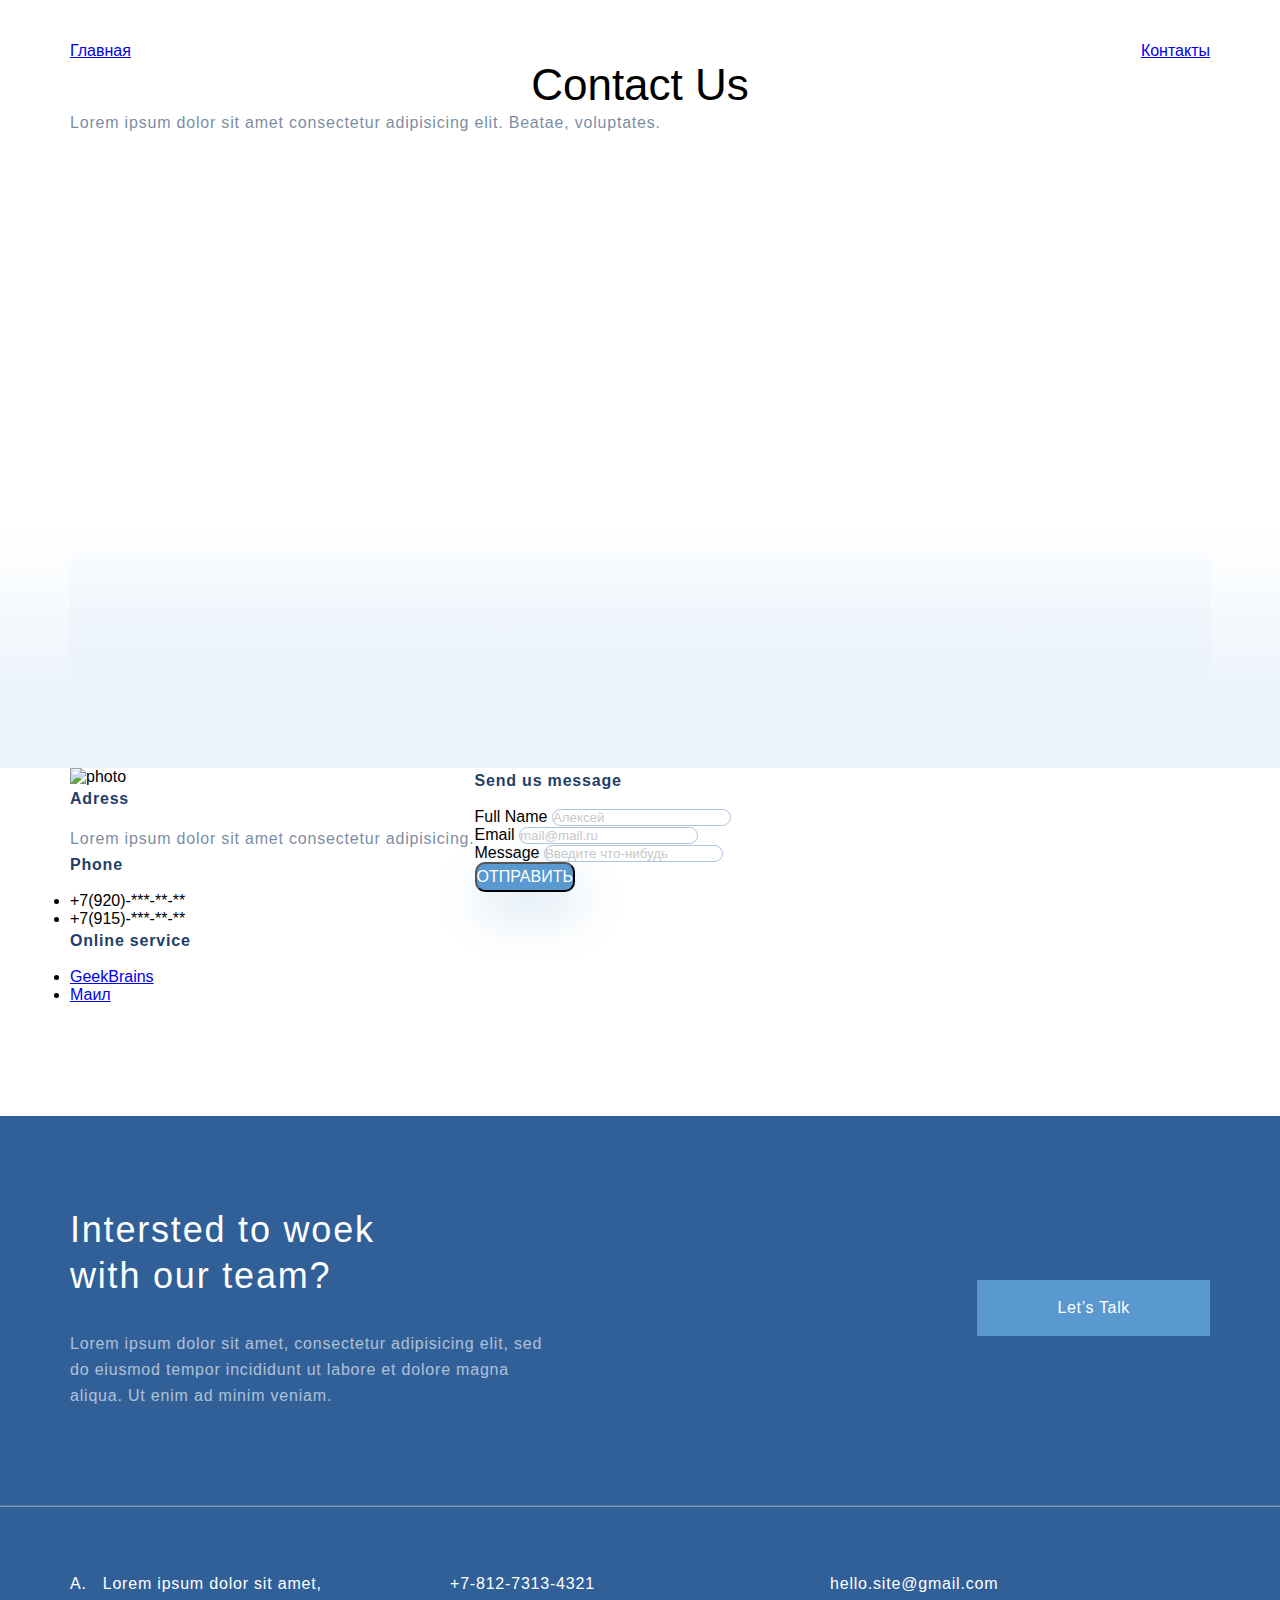
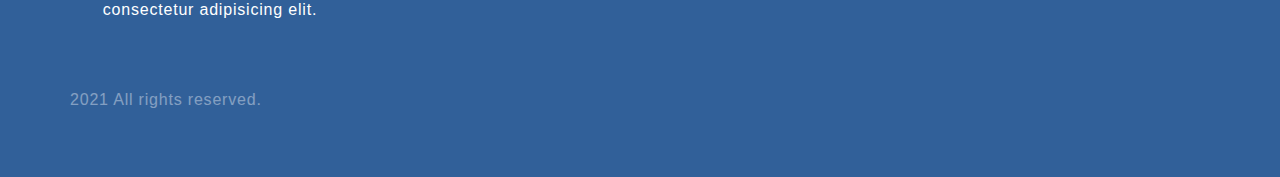
==== contact.html @ e34759a5 "Подправление ошибок" ====
<!DOCTYPE html>
<html lang="en">

<head>
    <meta charset="UTF-8">
    <meta http-equiv="X-UA-Compatible" content="IE=edge">
    <meta name="viewport" content="width=р1, initial-scale=1.0">
    <title>Контакты</title>
    <link rel="stylesheet" href="style.css">
</head>

<body>
    <div class="top">
        <div class="top container">
            <!--Меню сайта -->
            <ul class="header">
                <a href="index.html">Главная</a>
                <a href="contact.html">Контакты</a>
            </ul>
            <div class="header__contact">
                <h2 class="titlemiddle">Contact&nbsp;Us</h2>
                <p class="text">Lorem ipsum dolor sit amet consectetur adipisicing elit. Beatae, voluptates.</p>
            </div>
        </div>
    </div>
    <form action="#" class="container main">
        <div class="contact-info">
            <img src="img/photo1.jpg" alt="photo">
            <h4 class="titlesmall">Adress</h4>
            <p class="text">Lorem ipsum dolor sit amet consectetur adipisicing.</p>
            <h4 class="titlesmall">Phone</h4>
            <ul>
                <li>+7(920)-***-**-**</li>
                <li>+7(915)-***-**-**</li>
            </ul>
            <h4 class="titlesmall">Online service</h4>
            <ul>
                <li><a href="https://geekbrains.ru/">GeekBrains</a></li>
                <li><a href="https://mail.ru/">Маил</a></li>
            </ul>         
        </div>
        <div class="form">
            <h4 class="titlesmall">Send&nbsp;us message</h4>
            Full Name <input type="text" placeholder="Алексей" class="enter"><br>
            Email <input type="email" placeholder="mail@mail.ru" class="enter"><br>
            Message <input type="textarea" placeholder="Введите что-нибудь" class="enter"><br>
            <button type="submit" class="send">Отправить</button><br>
        </div>
    </form>
    <div class="container">
        <script type="text/javascript" charset="utf-8" async
        src="https://api-maps.yandex.ru/services/constructor/1.0/js/?um=constructor%3A87dd02c1e24f4c1814d00d1e052fcb446d93049c145305eea58abc14a2cf48aa&amp;width=1140&amp;height=600&amp;lang=ru_RU&amp;scroll=true">
        style="width: 100%;"
        </script>
    </div>
    <div class="footer">
        <div class="container">
            <div class="footer__top">
                <div class="footer__text">
                    <h3 class="titlenormal titles">Intersted to woek with our team?</h4>
                    <p class="text text_footer__top">Lorem ipsum dolor sit amet, consectetur adipisicing elit, sed do eiusmod tempor incididunt ut labore et dolore magna aliqua. Ut enim ad minim veniam.</p>
                </div>    
                <a href="" class="footer__top__botton">Let’s Talk</a> 
            </div>
        </div>
            <hr>
            <div class="container">
                <div class="footer__bottom">
                    <ol class="footer__info">
                        <li class="footer__info_contact">Lorem ipsum dolor sit amet, consectetur adipisicing elit.</li>
                        <li class="footer__info_contact"i> +7-812-7313-4321</li>
                        <li class="footer__info_contact">hello.site@gmail.com</li>
                    </ol>
                    <div class="footer__copy">
                        <p class="text_footer__copy">2021 All rights reserved.</p>
                    </div>
                </div>        
            </div>
    </div>
</body>
</html>
---- style.css ----
* {
    margin: 0;
    padding: 0;
    }
.container {
    width: 1140px;
    margin: 0 auto;
}
.top {
    height: 768px;
    background: linear-gradient(0deg, #EBF3FB 8.84%, rgba(152, 195, 232, 0) 31.12%);
}
.header {
display: flex;
justify-content: space-between;
list-style-type: none;
padding-top: 42px;
}
.top__box {
    display: flex;
    flex-direction: column;
    height: 100%;
}
.top__info {
    padding-top: 115px;
    flex-grow: 1;
    background-image: url(img/top__back.png);
    background-repeat: no-repeat;
    background-position: right center;
}
.top__botton{
    font-size: 16px;
line-height: 26px;
text-align: center;
letter-spacing: 0.04em;
color: #FFFFFF;
background: #5A98D0;
box-shadow: 5px 10px 20px rgba(53, 110, 173, 0.2);
border-radius: 10px;
padding: 15px 50px;
text-decoration: none;
display: inline-block;
margin-top: 71px;
}          
head,
body{
font-family: sans-serif;
}
.text{
    font-size: 16px;
    line-height: 26px;
    color: #1F3F68;
    letter-spacing: 0.05em;
    opacity: 0.6;
}
.text_project {
    width: 75%;
    margin: 32px auto 64px;
    color: #222222;
    opacity: 1;
    text-align: center;
}
.text-1{
    width: 425px;
}
.what-we-do {
    padding-top: 64px;
}
.titlebig{
    font-size: 64px;
    width: 510px;
    font-weight: 300;
    color: #1F3F68;
    line-height: 74px;
    letter-spacing: 0.04em;
    margin-bottom: 32px;

}
.titlemiddle{
    font-weight: 500;
    font-size: 44px;
    text-align: center;
}
.titlenormal{
    font-size: 36px;
    text-align: center;
    font-weight: 300;
    line-height: 46px;
    letter-spacing: 0.05em;
}
.titlesmall{
    font-size: 16px;
    line-height: 26px;
    color: #1F3F68;
    letter-spacing: 0.05em;
    margin-bottom: 14px;
}
.titles{
    width: 340px;
    text-align: left;
    color: #FFFFFF;
    opacity: 1;
    margin-bottom: 32px;
}
.card-box{
    display: flex;
    justify-content: space-between;
    padding-top: 64px;
    padding-bottom: 64px;
}
.card{
    width:359px;
    padding: 44px 32px;
    box-sizing: border-box;
    box-shadow: 5px 20px 50px rgba(16, 112, 177, 0.2);
    border-radius: 10px;
    background-color: #FFFFFF;
    display: flex;
    flex-direction: column;
}
.card__img {
    align-self: center;
    margin-bottom: 51px;
}
.card__link {
    font-style: 14px;
    line-height: 30px;
    letter-spacing: 0.05em;
    color: #5A98D0;
    text-decoration: none;
}
.enter{
    border: 1px solid #356EAD;
    box-sizing: border-box;
    border-radius: 10px;
    opacity: 0.4;
}
.send{
    background: #5A98D0;
    box-shadow: 5px 20px 50px rgba(16, 112, 177, 0.2);
    border-radius: 10px;
    font-weight: 500;
    font-size: 16px;
    line-height: 26px;
    text-align: center;
    color: #FFFFFF;
    text-transform: uppercase;
}
.main {
    display: flex;
}
.project__img {
    width: 100%;
}
.project__parent {
   display: flex;
   justify-content: space-between;
   margin-top: 32px;
    margin-bottom: 112px;
}
.project__item{
    position: relative;
    flex-grow: 1;
}
.project__item_margin {
    margin-right: 32px;
}
.project__text {
    font-size: 32px;
    line-height: 46px;
    text-align: right;
    letter-spacing: 0.05em;
    color: #FFFFFF;
    position:absolute;
    top: 64px;
    right: 64px;
}
.project__parent__text {
    font-size: 32px;
    line-height: 46px;
    text-align: right;
    letter-spacing: 0.05em;
    color: #FFFFFF;
    position:absolute;
    left: 32px;
    bottom: 339px;
}
.map{
    width: 1140px;
}
.footer {
    background: #316099;
    padding-top: 91px;
    padding-bottom: 64px;
    margin-top: 112px;
}
.footer__text{
    width: 495px;
}
.footer__info {
    display: flex;
    justify-content: space-between;
    margin-top: 64px;
}
.footer__top {
    padding-bottom: 96px;
    display: flex;
    justify-content: space-between;
    align-items: center;
}
.text_footer__top {
    font-size: 16px;
    line-height: 26px;
    letter-spacing: 0.05em;
    color: #FFFFFF;
    opacity: 0.6;
    width: 495px;
}
.footer__top__botton {
    font-size: 16px;
    line-height: 26px;
    text-align: center;
    letter-spacing: 0.04em;
    color: #FFFFFF;
    background-color: #5A98D0;
    padding: 15px 80px;
    text-decoration: none;
    display: inline-block;
}
.text_footer__copy{
    font-size: 16px;
    line-height: 26px;
    letter-spacing: 0.05em;
    color: #FFFFFF;
    opacity: 0.4;
    margin-top: 64px;
}
.footer__copy {
    margin-top: 64px;
}
hr {
    opacity: 0.4;
}
.footer__info_contact {
    font-size: 16px;
    line-height: 26px;
    letter-spacing: 0.05em;
    color: #FFFFFF;
    flex-grow: 1;
    flex-basis: 33.3333%;
    list-style-type: none;
    display: flex;
    margin-right: 32px;
}
.footer__info_contact:first-child::before {
    content: 'A.';
    display: block;
    margin-right: 16px;
}
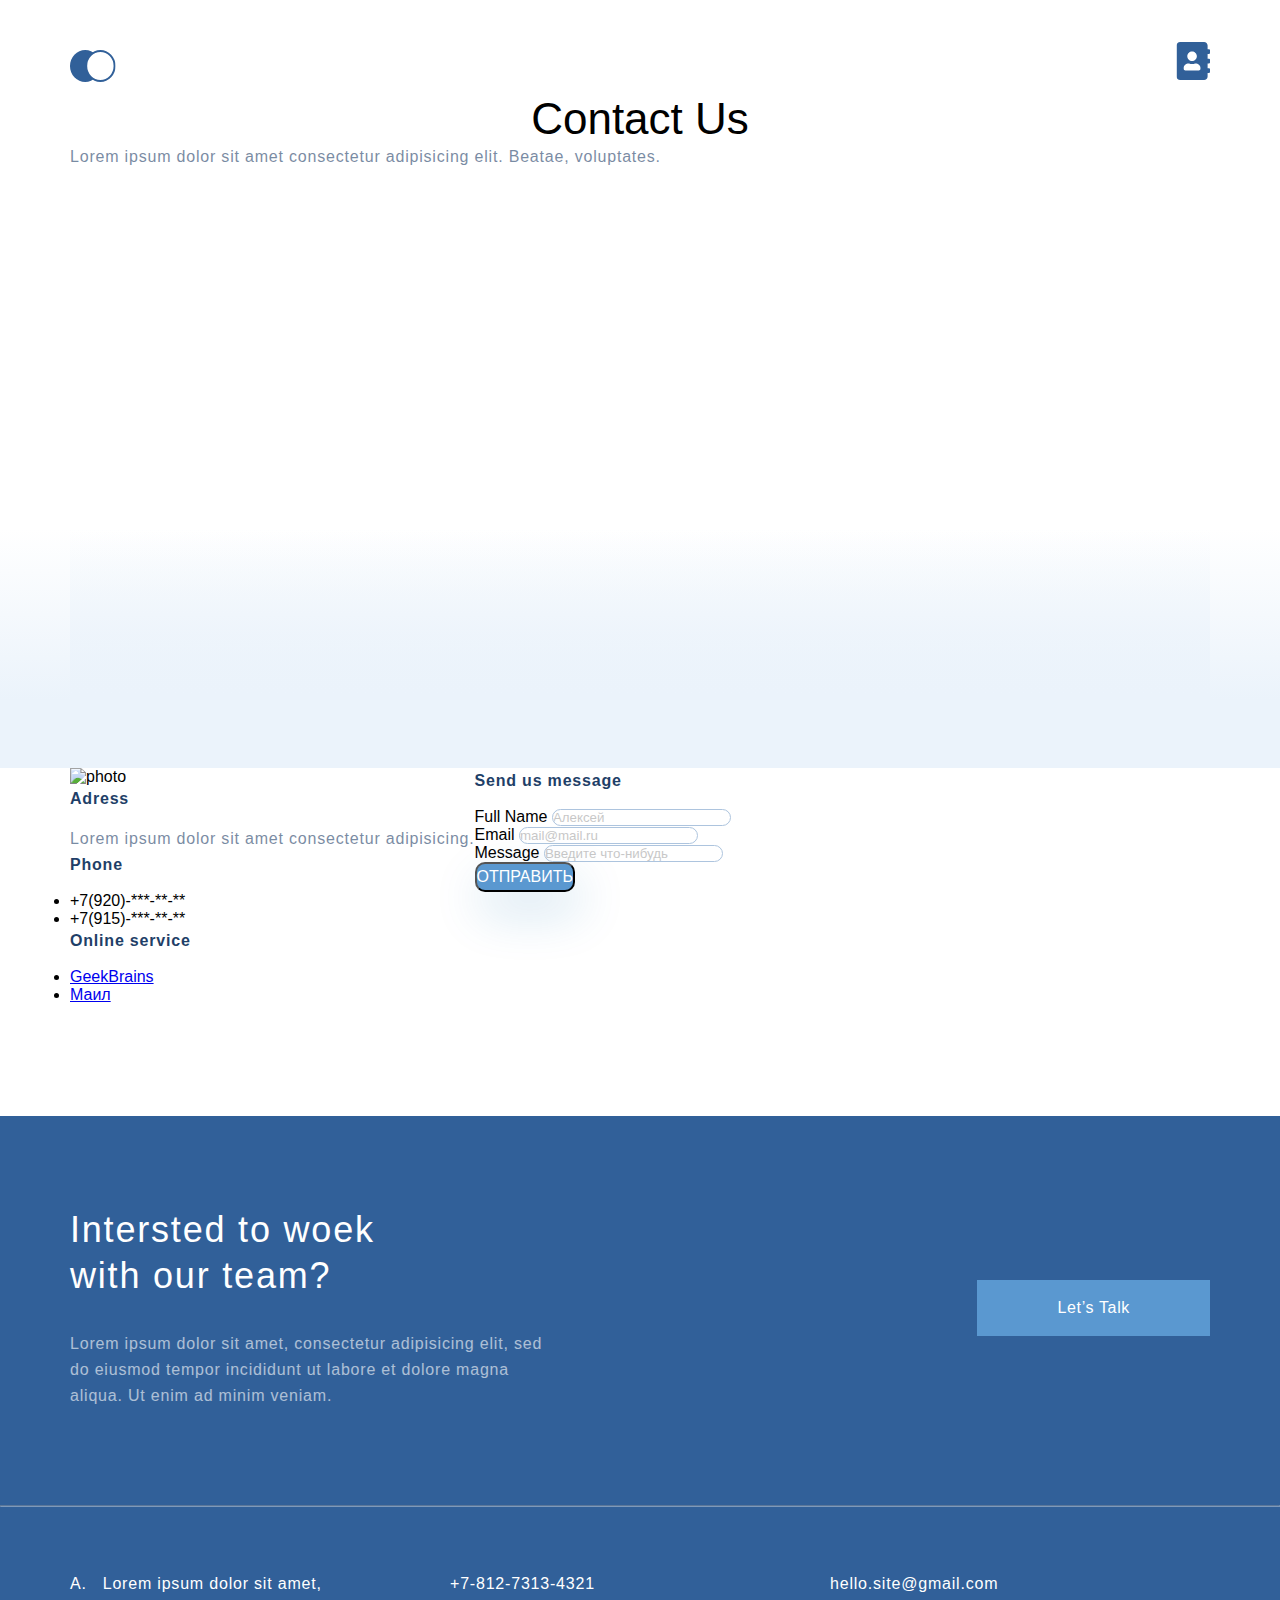
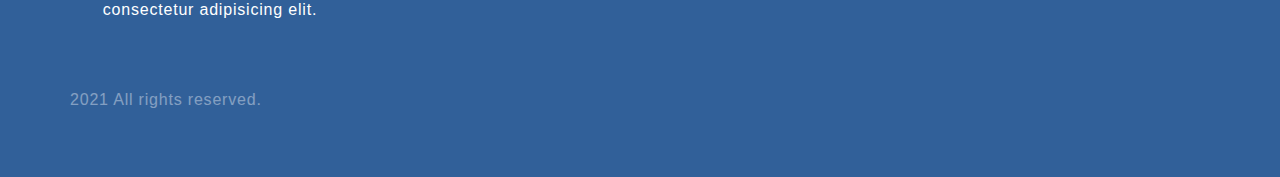
==== commit 0348e385: "С урока адаптив" ====
--- a/contact.html
+++ b/contact.html
@@ -14,8 +14,8 @@
         <div class="top container">
             <!--Меню сайта -->
             <ul class="header">
-                <a href="index.html">Главная</a>
-                <a href="contact.html">Контакты</a>
+                <li><a href="index.html"><img src="img/logo.svg" alt="logo"></a></li>
+                <li><a href="contact.html"><img src="img/contacts.svg" alt="contacts"></a></li>
             </ul>
             <div class="header__contact">
                 <h2 class="titlemiddle">Contact&nbsp;Us</h2>
--- a/style.css
+++ b/style.css
@@ -3,11 +3,11 @@
     padding: 0;
     }
 .container {
-    width: 1140px;
+    max-width: 1140px;
     margin: 0 auto;
 }
 .top {
-    height: 768px;
+    min-height: 768px;
     background: linear-gradient(0deg, #EBF3FB 8.84%, rgba(152, 195, 232, 0) 31.12%);
 }
 .header {
@@ -27,20 +27,21 @@
     background-image: url(img/top__back.png);
     background-repeat: no-repeat;
     background-position: right center;
+    block-size: 44%;
 }
 .top__botton{
     font-size: 16px;
-line-height: 26px;
-text-align: center;
-letter-spacing: 0.04em;
-color: #FFFFFF;
-background: #5A98D0;
-box-shadow: 5px 10px 20px rgba(53, 110, 173, 0.2);
-border-radius: 10px;
-padding: 15px 50px;
-text-decoration: none;
-display: inline-block;
-margin-top: 71px;
+    line-height: 26px;
+    text-align: center;
+    letter-spacing: 0.04em;
+    color: #FFFFFF;
+    background: #5A98D0;
+    box-shadow: 5px 10px 20px rgba(53, 110, 173, 0.2);
+    border-radius: 10px;
+    padding: 15px 50px;
+    text-decoration: none;
+    display: inline-block;
+    margin-top: 71px;
 }          
 head,
 body{
@@ -256,4 +257,89 @@
     content: 'A.';
     display: block;
     margin-right: 16px;
+}
+@media (max-width: 1024px) {
+    .container {
+        padding-left: 32px;
+        padding-right: 32px;
+    }
+    .top__info {
+        background-position: right 280px;
+    }
+    .card-box {
+        flex-direction: column;
+        align-items: center;
+    }
+    .card {
+        margin-bottom: 32px;
+    }
+}
+@media (max-width: 667px) {
+    .header {
+        padding-top: 24px;
+    }
+    .top{
+        min-height: 376px;
+        padding-bottom: 41px;
+        box-sizing: border-box;
+    }
+    .top__info {
+        padding-top: 36px;
+        display: flex;
+        flex-direction: column;
+        align-items: center;
+        background-image: none;
+    }    
+    .titlebig {
+        width: 100%;
+        font-size: 32px;
+        line-height: 37px;
+        margin-bottom: 12px;
+        text-align: center;
+    }
+    .top__text {
+        width: 100%;
+        text-align: center;
+    }
+    .top__botton {
+        font-size: 12px;
+        line-height: 26px;
+        padding: 0 8px;
+    }
+    .titlebig {
+        font-size: 24px;
+        line-height: 28px;      
+    }
+    .what-we-do {
+        padding-top: 48px;
+    }
+    .card-box {
+        padding-top: 32px;
+    }
+    .card {
+        width: 100%;
+    }
+    .text_project {
+        width: 100%;
+    }
+    .project__text {
+        font-size: 16px;
+        line-height: 19px; 
+        top: 16px;
+        right: 16px;
+    }
+    .project__parent__text {
+        left: 16px;
+        font-size: 16px;
+        line-height: 19px;
+    }
+    .project__parent {
+        flex-direction: column;
+        margin-top: 16px;
+    }
+    .project__item_margin {
+        margin-right: 0;
+        margin-bottom: 16px;
+    }
+
 }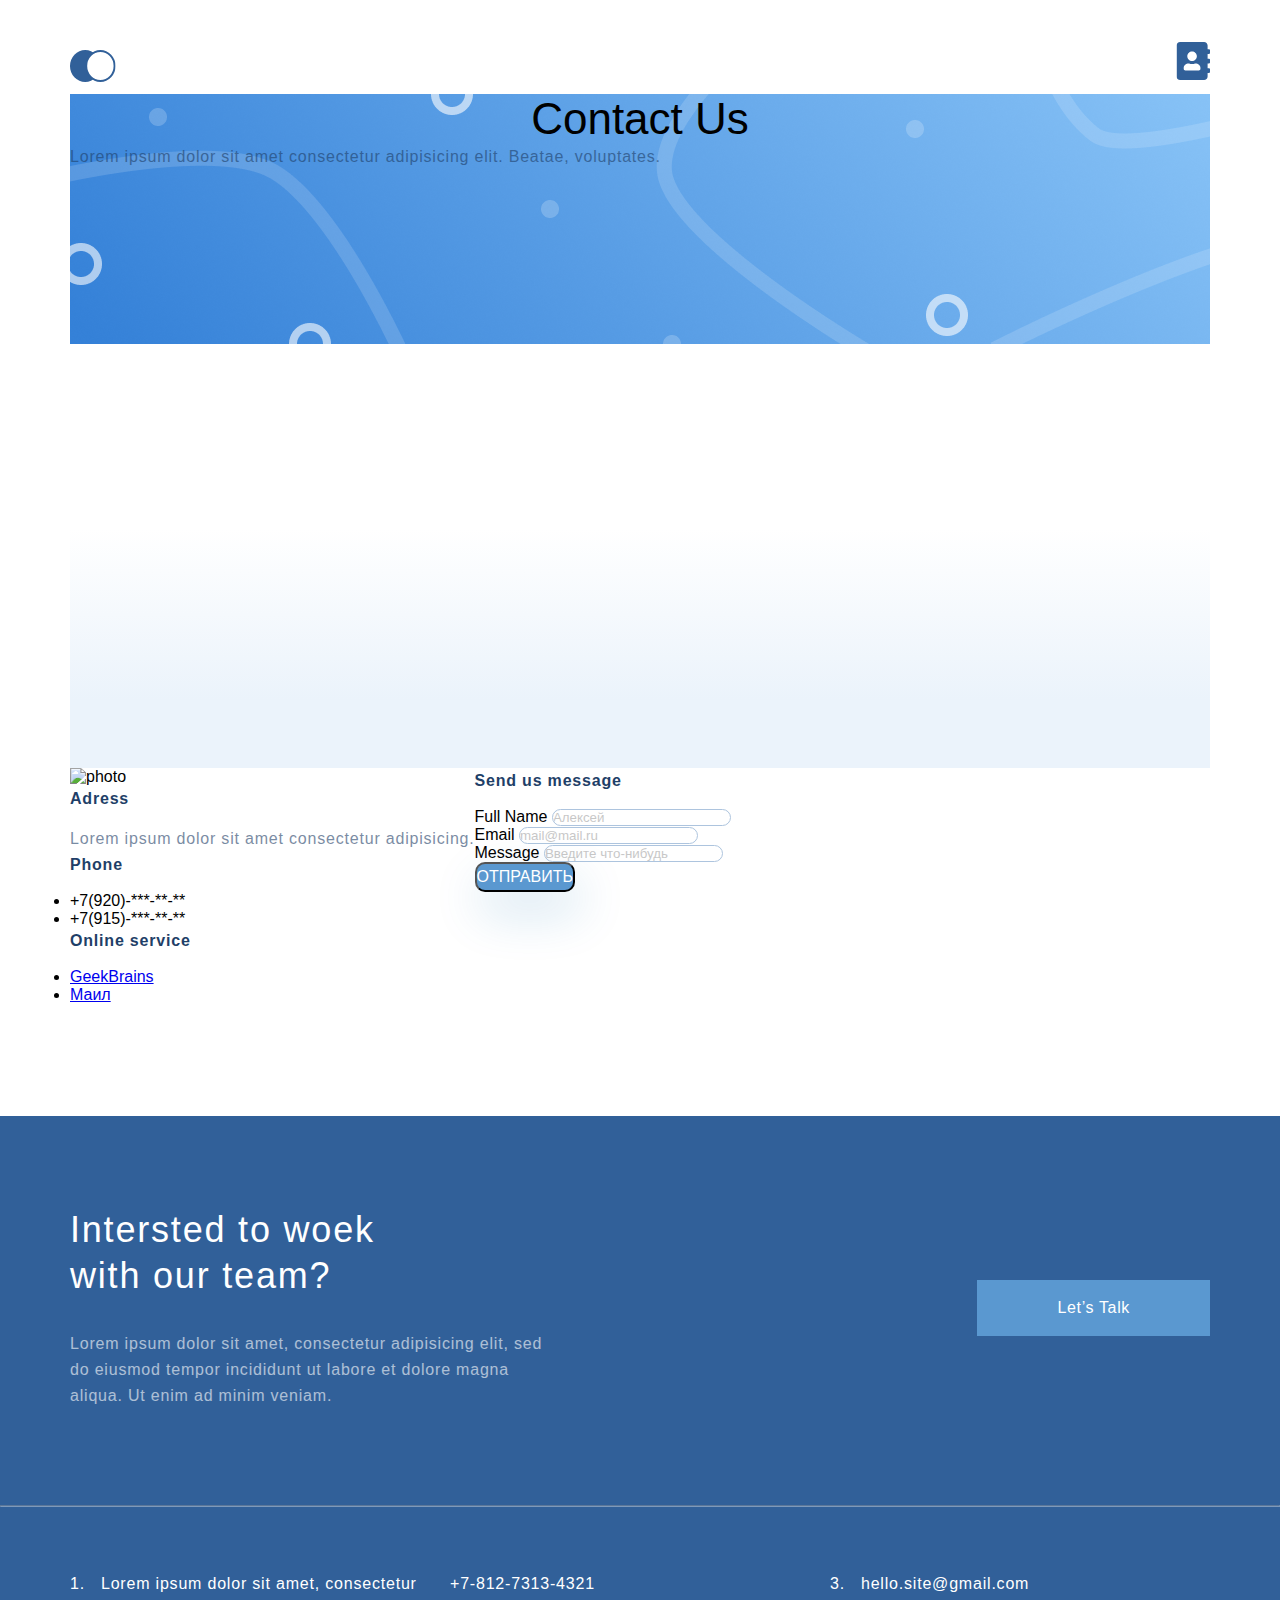
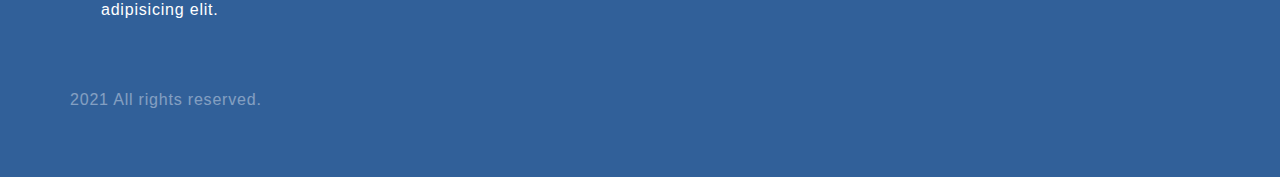
==== commit 07080ed0: "Адаптив для главной страницы" ====
--- a/contact.html
+++ b/contact.html
@@ -10,72 +10,76 @@
 </head>
 
 <body>
-    <div class="top">
-        <div class="top container">
-            <!--Меню сайта -->
-            <ul class="header">
-                <li><a href="index.html"><img src="img/logo.svg" alt="logo"></a></li>
-                <li><a href="contact.html"><img src="img/contacts.svg" alt="contacts"></a></li>
-            </ul>
-            <div class="header__contact">
-                <h2 class="titlemiddle">Contact&nbsp;Us</h2>
-                <p class="text">Lorem ipsum dolor sit amet consectetur adipisicing elit. Beatae, voluptates.</p>
+    <div class="wrapper">
+        <div class="uptop">
+            <div class="">
+                <div class="top container">
+                    <!--Меню сайта -->
+                    <ul class="header">
+                        <li><a href="index.html"><img src="img/logo.svg" alt="logo"></a></li>
+                        <li><a href="contact.html"><img src="img/contacts.svg" alt="contacts"></a></li>
+                    </ul>
+                    <div class="header__contact">
+                        <h2 class="titlemiddle">Contact&nbsp;Us</h2>
+                        <p class="text">Lorem ipsum dolor sit amet consectetur adipisicing elit. Beatae, voluptates.</p>
+                    </div>
+                </div>
+            </div>
+            <form action="#" class="container main">
+                <div class="contact-info">
+                    <img src="img/photo1.jpg" alt="photo">
+                    <h4 class="titlesmall">Adress</h4>
+                    <p class="text">Lorem ipsum dolor sit amet consectetur adipisicing.</p>
+                    <h4 class="titlesmall">Phone</h4>
+                    <ul>
+                        <li>+7(920)-***-**-**</li>
+                        <li>+7(915)-***-**-**</li>
+                    </ul>
+                    <h4 class="titlesmall">Online service</h4>
+                    <ul>
+                        <li><a href="https://geekbrains.ru/">GeekBrains</a></li>
+                        <li><a href="https://mail.ru/">Маил</a></li>
+                    </ul>         
+                </div>
+                <div class="form">
+                    <h4 class="titlesmall">Send&nbsp;us message</h4>
+                    Full Name <input type="text" placeholder="Алексей" class="enter"><br>
+                    Email <input type="email" placeholder="mail@mail.ru" class="enter"><br>
+                    Message <input type="textarea" placeholder="Введите что-нибудь" class="enter"><br>
+                    <button type="submit" class="send">Отправить</button><br>
+                </div>
+            </form>
+            <div class="container">
+                <script type="text/javascript" charset="utf-8" async
+                src="https://api-maps.yandex.ru/services/constructor/1.0/js/?um=constructor%3A87dd02c1e24f4c1814d00d1e052fcb446d93049c145305eea58abc14a2cf48aa&amp;width=1140&amp;height=600&amp;lang=ru_RU&amp;scroll=true">
+                style="width: 100%;"
+                </script>
             </div>
         </div>
-    </div>
-    <form action="#" class="container main">
-        <div class="contact-info">
-            <img src="img/photo1.jpg" alt="photo">
-            <h4 class="titlesmall">Adress</h4>
-            <p class="text">Lorem ipsum dolor sit amet consectetur adipisicing.</p>
-            <h4 class="titlesmall">Phone</h4>
-            <ul>
-                <li>+7(920)-***-**-**</li>
-                <li>+7(915)-***-**-**</li>
-            </ul>
-            <h4 class="titlesmall">Online service</h4>
-            <ul>
-                <li><a href="https://geekbrains.ru/">GeekBrains</a></li>
-                <li><a href="https://mail.ru/">Маил</a></li>
-            </ul>         
+        <div class="footer">
+            <div class="container">
+                <div class="footer__top">
+                    <div class="footer__text">
+                        <h3 class="titlenormal titles">Intersted to woek with our team?</h4>
+                        <p class="text text_footer__top">Lorem ipsum dolor sit amet, consectetur adipisicing elit, sed do eiusmod tempor incididunt ut labore et dolore magna aliqua. Ut enim ad minim veniam.</p>
+                    </div>    
+                    <a href="" class="footer__top__botton">Let’s Talk</a> 
+                </div>
+            </div>
+                <hr>
+                <div class="container">
+                    <div class="footer__bottom">
+                        <ol class="footer__info">
+                            <li class="footer__info_contact">Lorem ipsum dolor sit amet, consectetur adipisicing elit.</li>
+                            <li class="footer__info_contact"i> +7-812-7313-4321</li>
+                            <li class="footer__info_contact">hello.site@gmail.com</li>
+                        </ol>
+                        <div class="footer__copy">
+                            <p class="text_footer__copy">2021 All rights reserved.</p>
+                        </div>
+                    </div>        
+                </div>
         </div>
-        <div class="form">
-            <h4 class="titlesmall">Send&nbsp;us message</h4>
-            Full Name <input type="text" placeholder="Алексей" class="enter"><br>
-            Email <input type="email" placeholder="mail@mail.ru" class="enter"><br>
-            Message <input type="textarea" placeholder="Введите что-нибудь" class="enter"><br>
-            <button type="submit" class="send">Отправить</button><br>
-        </div>
-    </form>
-    <div class="container">
-        <script type="text/javascript" charset="utf-8" async
-        src="https://api-maps.yandex.ru/services/constructor/1.0/js/?um=constructor%3A87dd02c1e24f4c1814d00d1e052fcb446d93049c145305eea58abc14a2cf48aa&amp;width=1140&amp;height=600&amp;lang=ru_RU&amp;scroll=true">
-        style="width: 100%;"
-        </script>
-    </div>
-    <div class="footer">
-        <div class="container">
-            <div class="footer__top">
-                <div class="footer__text">
-                    <h3 class="titlenormal titles">Intersted to woek with our team?</h4>
-                    <p class="text text_footer__top">Lorem ipsum dolor sit amet, consectetur adipisicing elit, sed do eiusmod tempor incididunt ut labore et dolore magna aliqua. Ut enim ad minim veniam.</p>
-                </div>    
-                <a href="" class="footer__top__botton">Let’s Talk</a> 
-            </div>
-        </div>
-            <hr>
-            <div class="container">
-                <div class="footer__bottom">
-                    <ol class="footer__info">
-                        <li class="footer__info_contact">Lorem ipsum dolor sit amet, consectetur adipisicing elit.</li>
-                        <li class="footer__info_contact"i> +7-812-7313-4321</li>
-                        <li class="footer__info_contact">hello.site@gmail.com</li>
-                    </ol>
-                    <div class="footer__copy">
-                        <p class="text_footer__copy">2021 All rights reserved.</p>
-                    </div>
-                </div>        
-            </div>
     </div>
 </body>
 </html>--- a/style.css
+++ b/style.css
@@ -6,15 +6,29 @@
     max-width: 1140px;
     margin: 0 auto;
 }
+.wrapper {
+    min-height: 100vh;
+    display: flex;
+    flex-direction: column;
+}
+.uptop {
+    flex-grow: 1;
+}
+.topi {
+    min-height: 768px;
+    background-color: linear-gradient(0deg, #EBF3FB 8.84%, rgba(152, 195, 232, 0) 31.12%);
+    flex-grow: 1;
+}
 .top {
     min-height: 768px;
     background: linear-gradient(0deg, #EBF3FB 8.84%, rgba(152, 195, 232, 0) 31.12%);
+    flex-grow: 1;
 }
 .header {
-display: flex;
-justify-content: space-between;
-list-style-type: none;
-padding-top: 42px;
+    display: flex;
+    justify-content: space-between;
+    list-style-type: none;
+    padding-top: 42px;
 }
 .top__box {
     display: flex;
@@ -47,6 +61,10 @@
 body{
 font-family: sans-serif;
 }
+.header__contact{
+    background-image: url(img/Contact\ Us.png);
+    height: 250px;
+}
 .text{
     font-size: 16px;
     line-height: 26px;
@@ -196,7 +214,7 @@
     margin-top: 112px;
 }
 .footer__text{
-    width: 495px;
+    max-width: 495px;
 }
 .footer__info {
     display: flex;
@@ -215,7 +233,7 @@
     letter-spacing: 0.05em;
     color: #FFFFFF;
     opacity: 0.6;
-    width: 495px;
+    max-width: 495px;
 }
 .footer__top__botton {
     font-size: 16px;
@@ -249,15 +267,27 @@
     color: #FFFFFF;
     flex-grow: 1;
     flex-basis: 33.3333%;
+    display: flex;
+    margin-right: 32px;
     list-style-type: none;
-    display: flex;
-    margin-right: 32px;
-}
+}
+
 .footer__info_contact:first-child::before {
-    content: 'A.';
+    content: '1. ';
     display: block;
     margin-right: 16px;
 }
+.footer__info_contact2::before {
+    content: '2. ';
+    display: block;
+    margin-right: 16px;
+}
+.footer__info_contact:last-child::before {
+    content: '3. ';
+    display: block;
+    margin-right: 16px;
+}
+
 @media (max-width: 1024px) {
     .container {
         padding-left: 32px;
@@ -273,6 +303,40 @@
     .card {
         margin-bottom: 32px;
     }
+    .project__parent__text {
+        left: 20px;
+        bottom: 206px;
+    }
+    .text_footer__top {
+        max-width: 336px;
+    }
+    .footer {
+        padding-top: 47px;
+    }
+    .footer__top__botton {
+        padding: 8px 45px;
+    }
+    .footer__top {
+        justify-content: center;
+        padding-bottom: 64px;
+    }
+    .footer__info {
+        flex-direction: column;
+    }
+    .footer__info_contact {
+        margin-bottom: 25px;
+        margin-left: 184px;
+    }
+    .footer__info_contact:first-child::before {
+        margin-right: 26px;
+    }
+    .footer__info_contact2::before {
+        margin-right: 26px;
+    }
+    .footer__info_contact:last-child::before {
+        margin-right: 26px;
+    }
+
 }
 @media (max-width: 667px) {
     .header {
@@ -306,10 +370,6 @@
         line-height: 26px;
         padding: 0 8px;
     }
-    .titlebig {
-        font-size: 24px;
-        line-height: 28px;      
-    }
     .what-we-do {
         padding-top: 48px;
     }
@@ -336,10 +396,63 @@
     .project__parent {
         flex-direction: column;
         margin-top: 16px;
+        margin-bottom: 64px;
     }
     .project__item_margin {
         margin-right: 0;
         margin-bottom: 16px;
     }
-
+    .project__parent__text {
+        left: 16px;
+        top: 20px;
+    }
+    .footer {
+        padding-bottom: 32px;
+        margin-top: 64px;
+        min-height: 542px;
+    }
+    .footer__info_contact {
+        margin-bottom: 17px;
+        margin-left: 56px;
+    }
+    .footer__info_contact:first-child::before {
+        margin-right: 16px;
+    }
+    .footer__info_contact2::before {
+        margin-right: 16px;
+    }
+    .footer__info_contact:last-child::before {
+        margin-right: 16px;
+    }
+    .footer__text{
+        max-width: 343px;
+        justify-content: center;
+    }
+    .footer__top__botton {
+        padding: 3px 15px;
+        margin-top: 40px;
+    }
+    .titles {
+        font-size: 24px;
+        line-height: 28px;
+        min-height: 51px;
+    }
+    .text_footer__top {
+        font-size: 16px;
+        line-height: 26px;
+    }
+    .footer__top {
+        flex-direction: column;
+        padding-bottom: 41px;
+    }
+    .footer__info {
+        margin-top: 32px;
+    }
+    .footer__copy {
+        margin-top: 10px;
+        text-align: center;
+    }
+    .text_footer__copy {
+        margin-top: 0px;
+    }
 }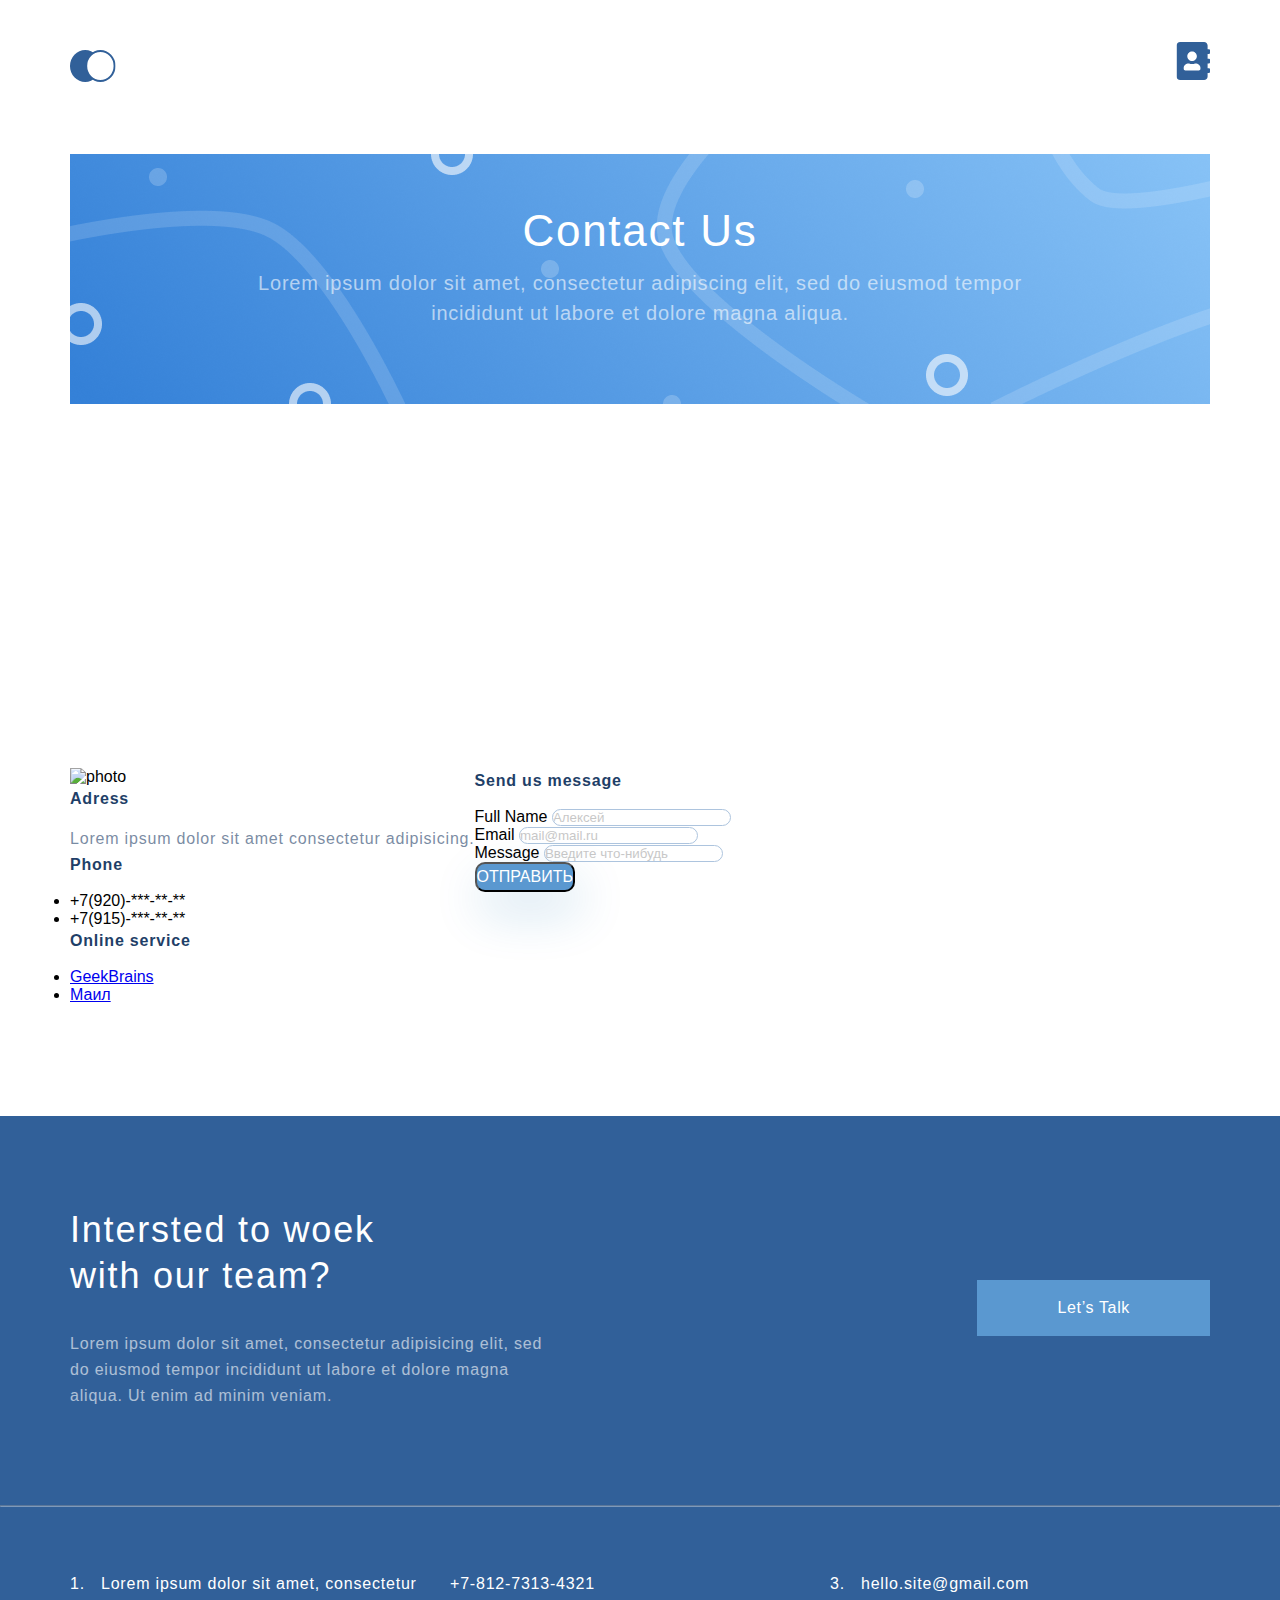
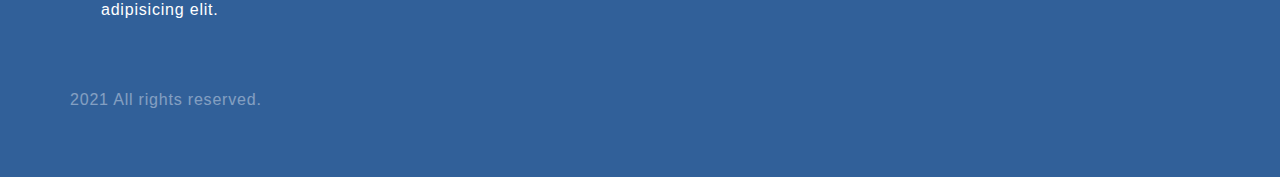
==== commit 6e17eb57: "Шапка страницы контактов" ====
--- a/contact.html
+++ b/contact.html
@@ -12,8 +12,8 @@
 <body>
     <div class="wrapper">
         <div class="uptop">
-            <div class="">
-                <div class="top container">
+            <div class="topi">
+                <div class="topi container">
                     <!--Меню сайта -->
                     <ul class="header">
                         <li><a href="index.html"><img src="img/logo.svg" alt="logo"></a></li>
@@ -21,7 +21,7 @@
                     </ul>
                     <div class="header__contact">
                         <h2 class="titlemiddle">Contact&nbsp;Us</h2>
-                        <p class="text">Lorem ipsum dolor sit amet consectetur adipisicing elit. Beatae, voluptates.</p>
+                        <p class="text__contacts_header">Lorem ipsum dolor sit amet, consectetur adipiscing elit, sed do eiusmod tempor incididunt ut labore et dolore magna aliqua.</p>
                     </div>
                 </div>
             </div>
--- a/style.css
+++ b/style.css
@@ -16,7 +16,6 @@
 }
 .topi {
     min-height: 768px;
-    background-color: linear-gradient(0deg, #EBF3FB 8.84%, rgba(152, 195, 232, 0) 31.12%);
     flex-grow: 1;
 }
 .top {
@@ -29,6 +28,15 @@
     justify-content: space-between;
     list-style-type: none;
     padding-top: 42px;
+}
+.text__contacts_header {
+    color: rgba(255, 255, 255, 0.6);
+    letter-spacing: 0.04em;
+    line-height: 30px;
+    font-size: 20px;
+    text-align: center;
+    padding-right: 143px;
+    padding-left: 143px;
 }
 .top__box {
     display: flex;
@@ -64,6 +72,10 @@
 .header__contact{
     background-image: url(img/Contact\ Us.png);
     height: 250px;
+    margin-top: 60px;
+    padding-top: 40px;
+    background-repeat: no-repeat;
+    padding-bottom: 109px;
 }
 .text{
     font-size: 16px;
@@ -99,6 +111,9 @@
     font-weight: 500;
     font-size: 44px;
     text-align: center;
+    line-height: 74px;
+    letter-spacing: 0.04em;
+    color: #FFFFFF;
 }
 .titlenormal{
     font-size: 36px;
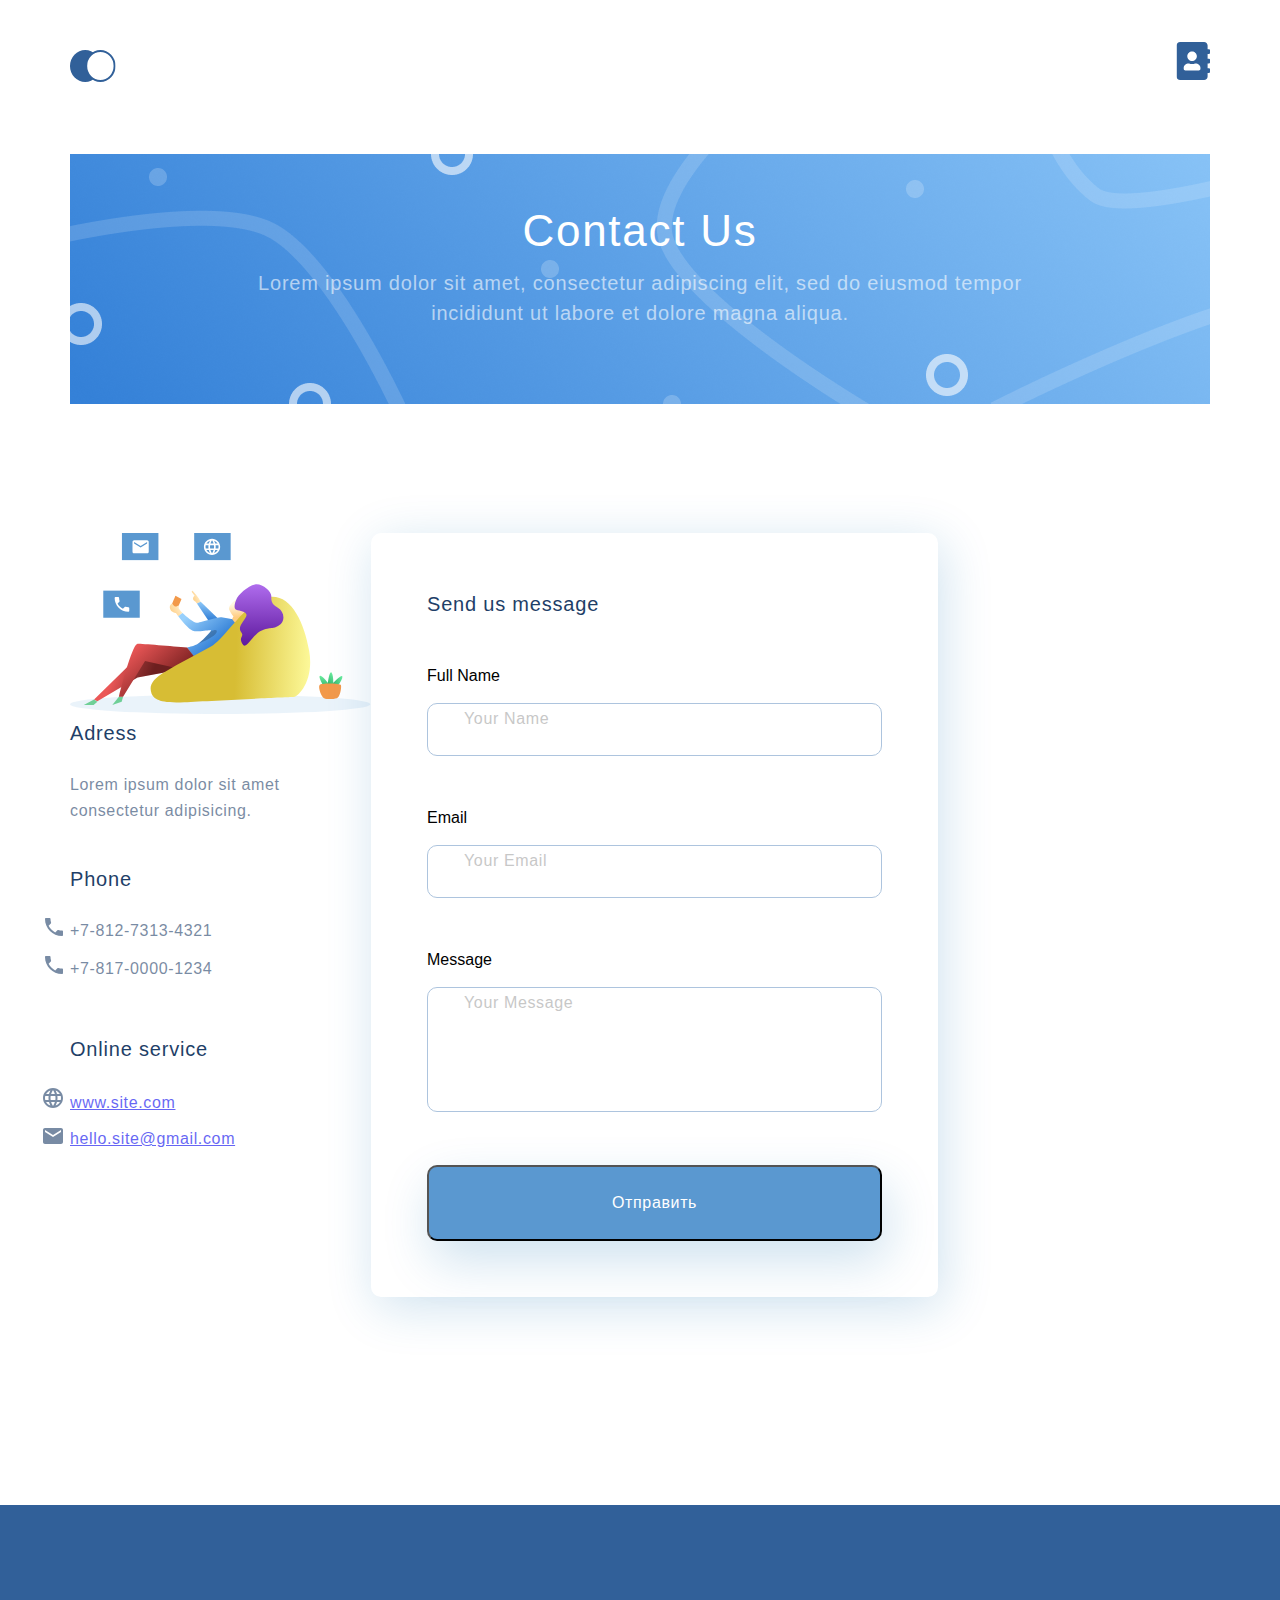
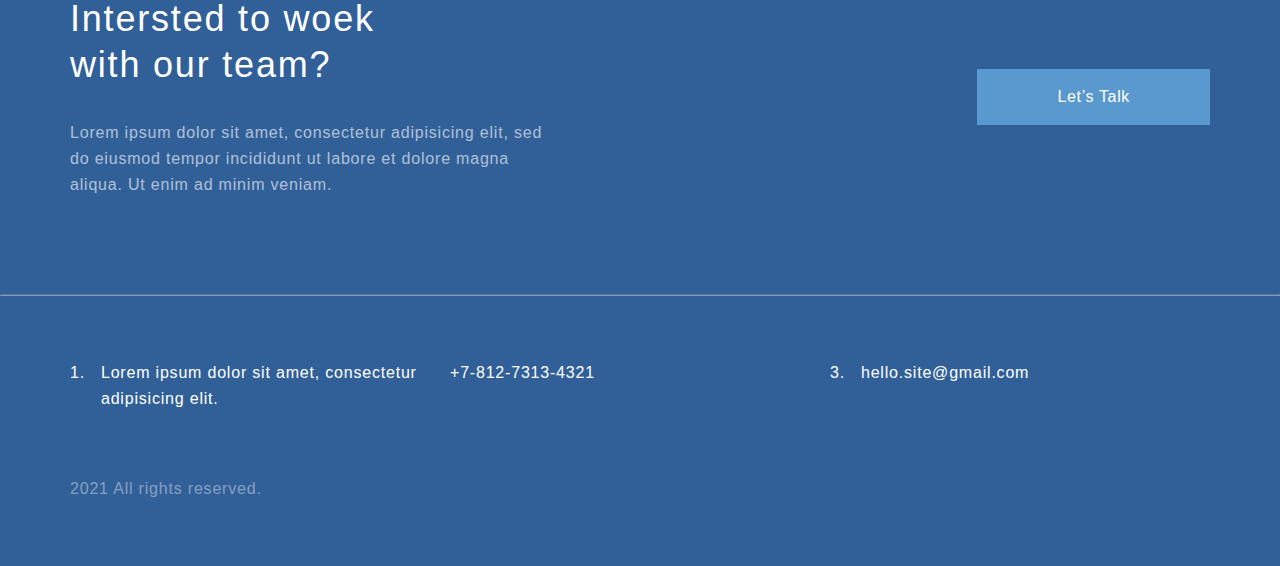
==== commit 83666ba3: "Страница контакты без адаптива" ====
--- a/contact.html
+++ b/contact.html
@@ -27,25 +27,25 @@
             </div>
             <form action="#" class="container main">
                 <div class="contact-info">
-                    <img src="img/photo1.jpg" alt="photo">
-                    <h4 class="titlesmall">Adress</h4>
-                    <p class="text">Lorem ipsum dolor sit amet consectetur adipisicing.</p>
-                    <h4 class="titlesmall">Phone</h4>
+                    <img src="img/Forms.svg" alt="photo">
+                    <h4 class="titlesmall text__for-form">Adress</h4>
+                    <p class="text text_contact-info text_contact-info-adress">Lorem ipsum dolor sit amet consectetur adipisicing.</p>
+                    <h4 class="titlesmall text__for-form">Phone</h4>
                     <ul>
-                        <li>+7(920)-***-**-**</li>
-                        <li>+7(915)-***-**-**</li>
+                        <li class="text_contact-info text_contact-info-phone">+7-812-7313-4321</li>
+                        <li class="text_contact-info text_contact-info-phone text_contact-info-phone2">+7-817-0000-1234</li>
                     </ul>
-                    <h4 class="titlesmall">Online service</h4>
+                    <h4 class="titlesmall text__for-form">Online service</h4>
                     <ul>
-                        <li><a href="https://geekbrains.ru/">GeekBrains</a></li>
-                        <li><a href="https://mail.ru/">Маил</a></li>
+                        <li class="text_contact-info text_contact-info-site"><a href="https://geekbrains.ru/">www.site.com</a></li>
+                        <li class="text_contact-info text_contact-info-mail"><a href="https://mail.ru/">hello.site@gmail.com</a></li>
                     </ul>         
                 </div>
                 <div class="form">
-                    <h4 class="titlesmall">Send&nbsp;us message</h4>
-                    Full Name <input type="text" placeholder="Алексей" class="enter"><br>
-                    Email <input type="email" placeholder="mail@mail.ru" class="enter"><br>
-                    Message <input type="textarea" placeholder="Введите что-нибудь" class="enter"><br>
+                    <h4 class="titlesmall text__form">Send&nbsp;us message</h4>
+                    Full Name <br> <br> <input type="text" placeholder="Your Name" class="enter"><br>
+                    Email <br> <br> <input type="email" placeholder="Your Email" class="enter"><br>
+                    Message <br> <br> <input type="textarea" placeholder="Your Message" class="enter enter__message"><br>
                     <button type="submit" class="send">Отправить</button><br>
                 </div>
             </form>
--- a/style.css
+++ b/style.css
@@ -15,7 +15,6 @@
     flex-grow: 1;
 }
 .topi {
-    min-height: 768px;
     flex-grow: 1;
 }
 .top {
@@ -75,7 +74,7 @@
     margin-top: 60px;
     padding-top: 40px;
     background-repeat: no-repeat;
-    padding-bottom: 109px;
+    margin-bottom: 89px;
 }
 .text{
     font-size: 16px;
@@ -163,22 +162,76 @@
     color: #5A98D0;
     text-decoration: none;
 }
+.text_contact-info {
+    max-width: 300px;
+    font-weight: 300;
+    letter-spacing: 0.04em;
+    color: #1F3F68;
+    opacity: 0.6;
+    list-style-type: none;
+}
+.text_contact-info-adress {
+    margin-bottom: 40px;
+}
+.text_contact-info-site {
+    list-style-image: url(img/site.svg);
+    padding-bottom: 16px;
+    text-decoration: none;
+}
+.text_contact-info-mail {
+    list-style-image: url(img/email.svg);
+    text-decoration: none;
+}
+.text_contact-info-phone2 {
+    margin-bottom: 40px;
+}
 .enter{
+    opacity: 0.4;
+    font-size: 16px;
+    line-height: 30px;
+    letter-spacing: 0.04em;
     border: 1px solid #356EAD;
     box-sizing: border-box;
     border-radius: 10px;
-    opacity: 0.4;
+    padding-left: 36px;
+    padding-bottom: 21px;
+    margin-bottom: 53px;
+    width: 100%;
+}
+.enter__message {
+    padding-bottom: 93px;
+}
+.text__form {
+    margin-bottom: 48px;
+    font-weight: 500;
+    font-size: 20px;
+    line-height: 30px;
+    letter-spacing: 0.04em;
+    color: #1F3F68;
+}
+.text__for-form {
+    font-weight: 500;
+    font-size: 20px;
+    line-height: 30px;
+    letter-spacing: 0.04em;
+    color: #1F3F68;
+    margin-bottom: 24px;
+}
+.text_contact-info-phone {
+    list-style-image: url(img/phone.svg);
+    padding-bottom: 16px;
 }
 .send{
     background: #5A98D0;
     box-shadow: 5px 20px 50px rgba(16, 112, 177, 0.2);
     border-radius: 10px;
+    color: #FFFFFF;
+    letter-spacing: 0.04em;
     font-weight: 500;
     font-size: 16px;
     line-height: 26px;
     text-align: center;
-    color: #FFFFFF;
-    text-transform: uppercase;
+    padding: 23px 183px;
 }
 .main {
     display: flex;
@@ -221,6 +274,13 @@
 }
 .map{
     width: 1140px;
+}
+.form {
+    background: #FFFFFF;
+    box-shadow: 5px 10px 50px rgba(16, 112, 177, 0.2);
+    border-radius: 10px;
+    padding: 56px;
+    margin-bottom: 96px;
 }
 .footer {
     background: #316099;
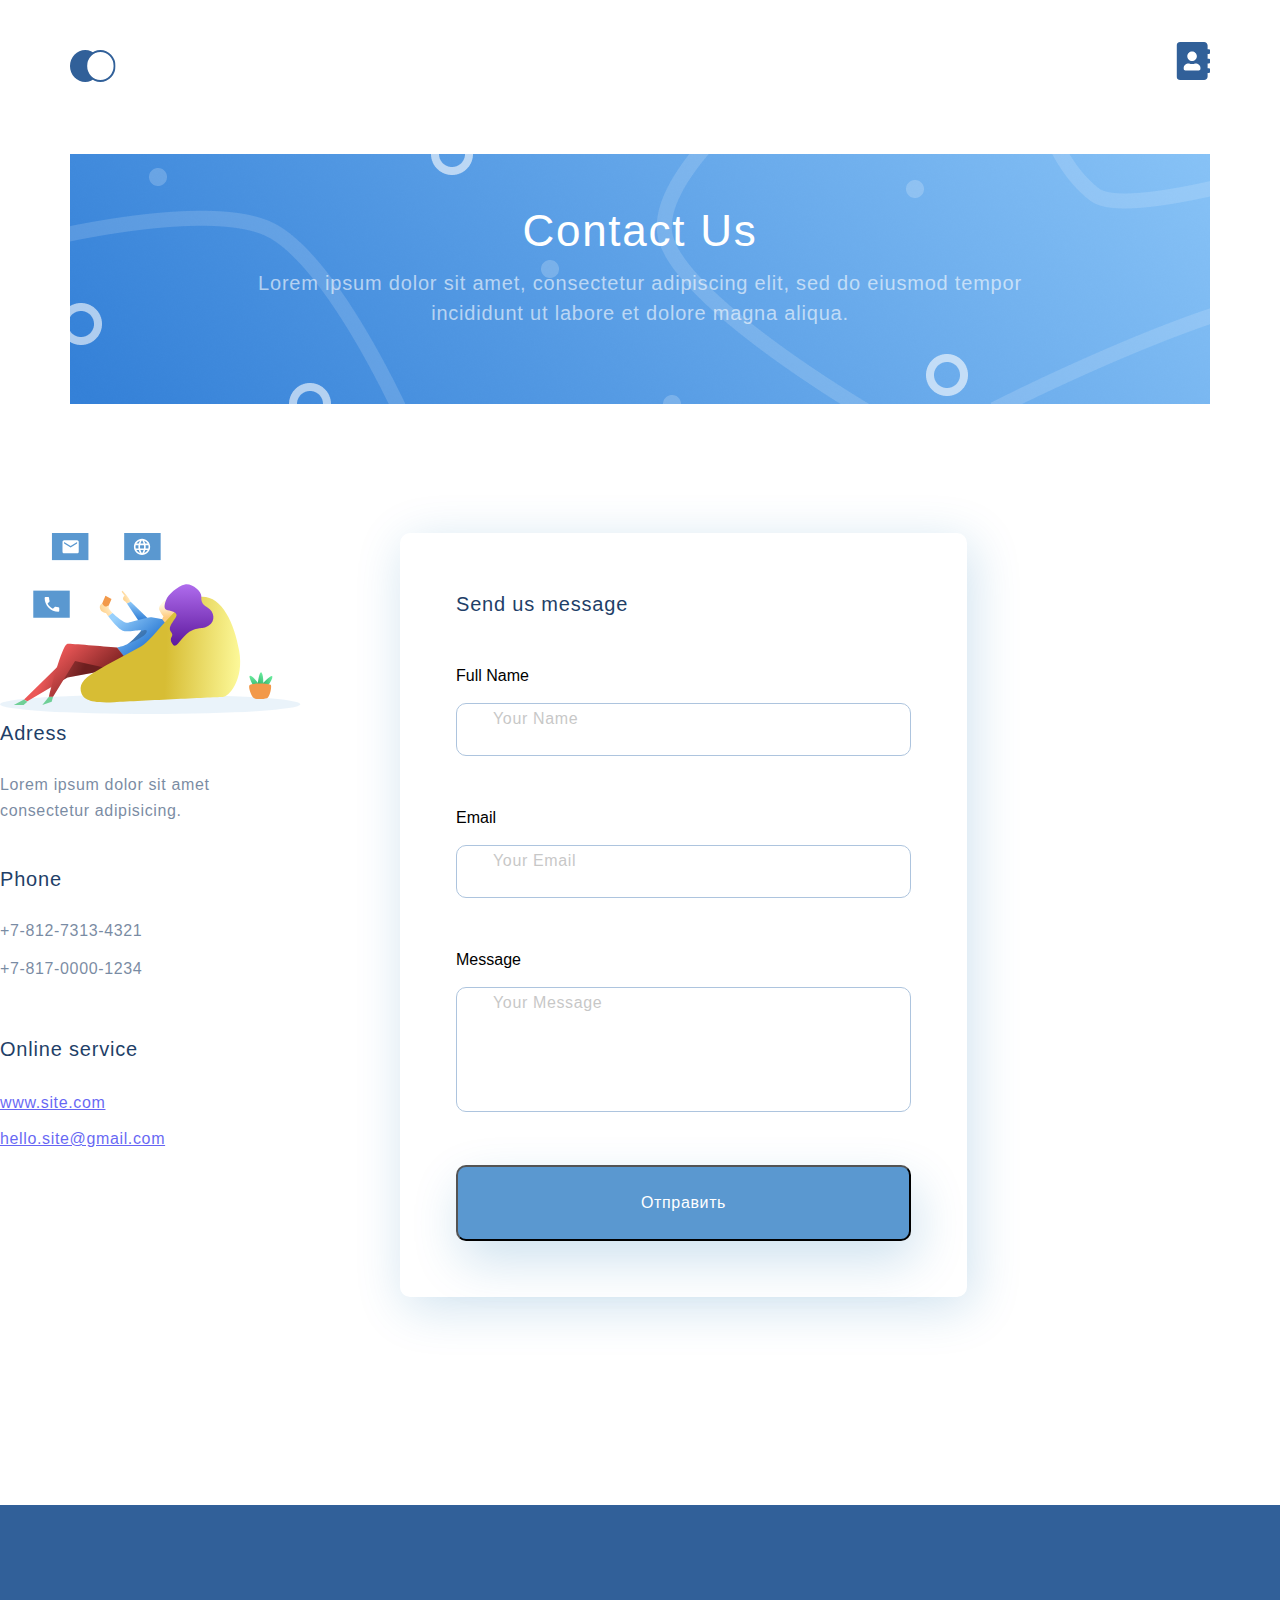
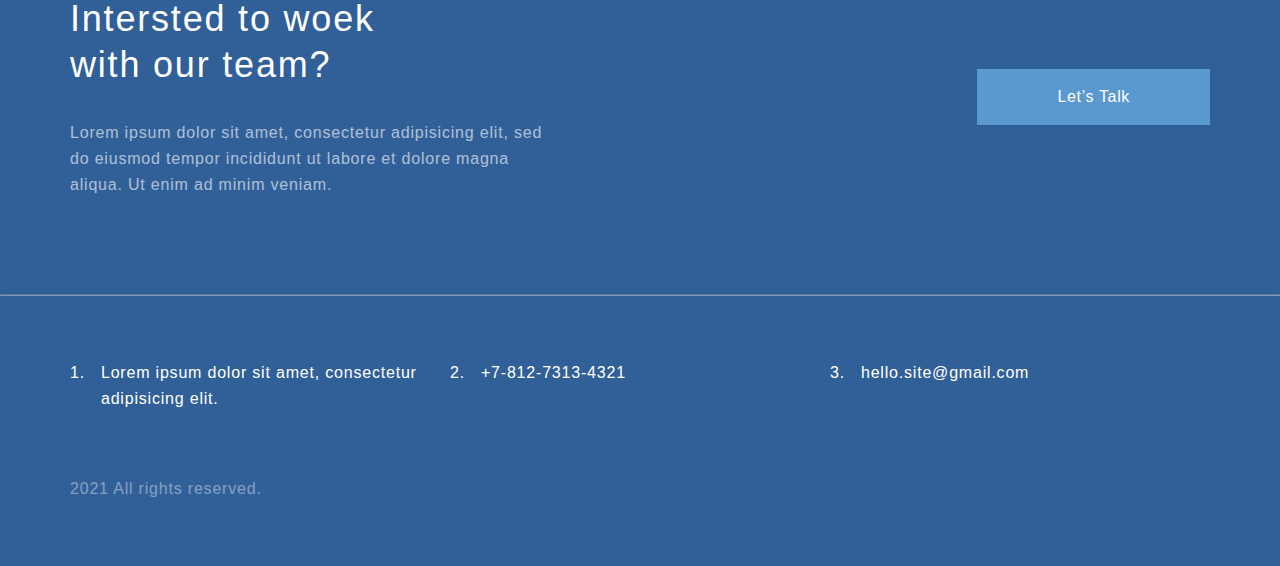
==== commit 143e5da0: "Адаптив для мобильной версии формы" ====
--- a/contact.html
+++ b/contact.html
@@ -25,7 +25,7 @@
                     </div>
                 </div>
             </div>
-            <form action="#" class="container main">
+            <form action="#" class="main container">
                 <div class="contact-info">
                     <img src="img/Forms.svg" alt="photo">
                     <h4 class="titlesmall text__for-form">Adress</h4>
@@ -50,9 +50,9 @@
                 </div>
             </form>
             <div class="container">
-                <script type="text/javascript" charset="utf-8" async
+                <script class="map" type="text/javascript" charset="utf-8" async
                 src="https://api-maps.yandex.ru/services/constructor/1.0/js/?um=constructor%3A87dd02c1e24f4c1814d00d1e052fcb446d93049c145305eea58abc14a2cf48aa&amp;width=1140&amp;height=600&amp;lang=ru_RU&amp;scroll=true">
-                style="width: 100%;"
+                style="width:100%;"
                 </script>
             </div>
         </div>
@@ -71,7 +71,7 @@
                     <div class="footer__bottom">
                         <ol class="footer__info">
                             <li class="footer__info_contact">Lorem ipsum dolor sit amet, consectetur adipisicing elit.</li>
-                            <li class="footer__info_contact"i> +7-812-7313-4321</li>
+                            <li class="footer__info_contact footer__info_contact2"i> +7-812-7313-4321</li>
                             <li class="footer__info_contact">hello.site@gmail.com</li>
                         </ol>
                         <div class="footer__copy">
@@ -79,7 +79,7 @@
                         </div>
                     </div>        
                 </div>
-        </div>
+            </div>
     </div>
 </body>
 </html>--- a/style.css
+++ b/style.css
@@ -169,6 +169,7 @@
     color: #1F3F68;
     opacity: 0.6;
     list-style-type: none;
+    padding-right: 100px;
 }
 .text_contact-info-adress {
     margin-bottom: 40px;
@@ -235,6 +236,7 @@
 }
 .main {
     display: flex;
+    margin-right: 300px;
 }
 .project__img {
     width: 100%;
@@ -411,7 +413,19 @@
     .footer__info_contact:last-child::before {
         margin-right: 26px;
     }
-
+    .main {
+        flex-direction: column;
+        align-items: center;
+    }
+    .contact-info {
+        margin-bottom: 64px;
+    }
+    .form {
+        margin-bottom: 64px;
+    }
+    .map {
+        width: 768px;
+    }
 }
 @media (max-width: 667px) {
     .header {
@@ -530,4 +544,37 @@
     .text_footer__copy {
         margin-top: 0px;
     }
+    .map {
+        width: 375px;
+    }
+    .main {
+        width: 100%;;
+    }
+    .titlemiddle {
+        font-size: 24px;
+        line-height: 28px;
+    }
+    .text__contacts_header {
+        font-size: 16px;
+        padding-right: 17px;
+        padding-left: 17px;
+        margin-top: 32px;
+    }
+    .header__contact{
+        margin-bottom: 9px;
+    }
+    .form {
+        margin-bottom: 32px;
+        padding: 36px;
+
+    }
+    .enter {
+        padding-left: 26px;
+        padding-bottom: 14px;
+        margin-bottom: 53px;
+        width: 343px;
+    }
+    .send {
+        padding: 15px 60px;
+    }
 }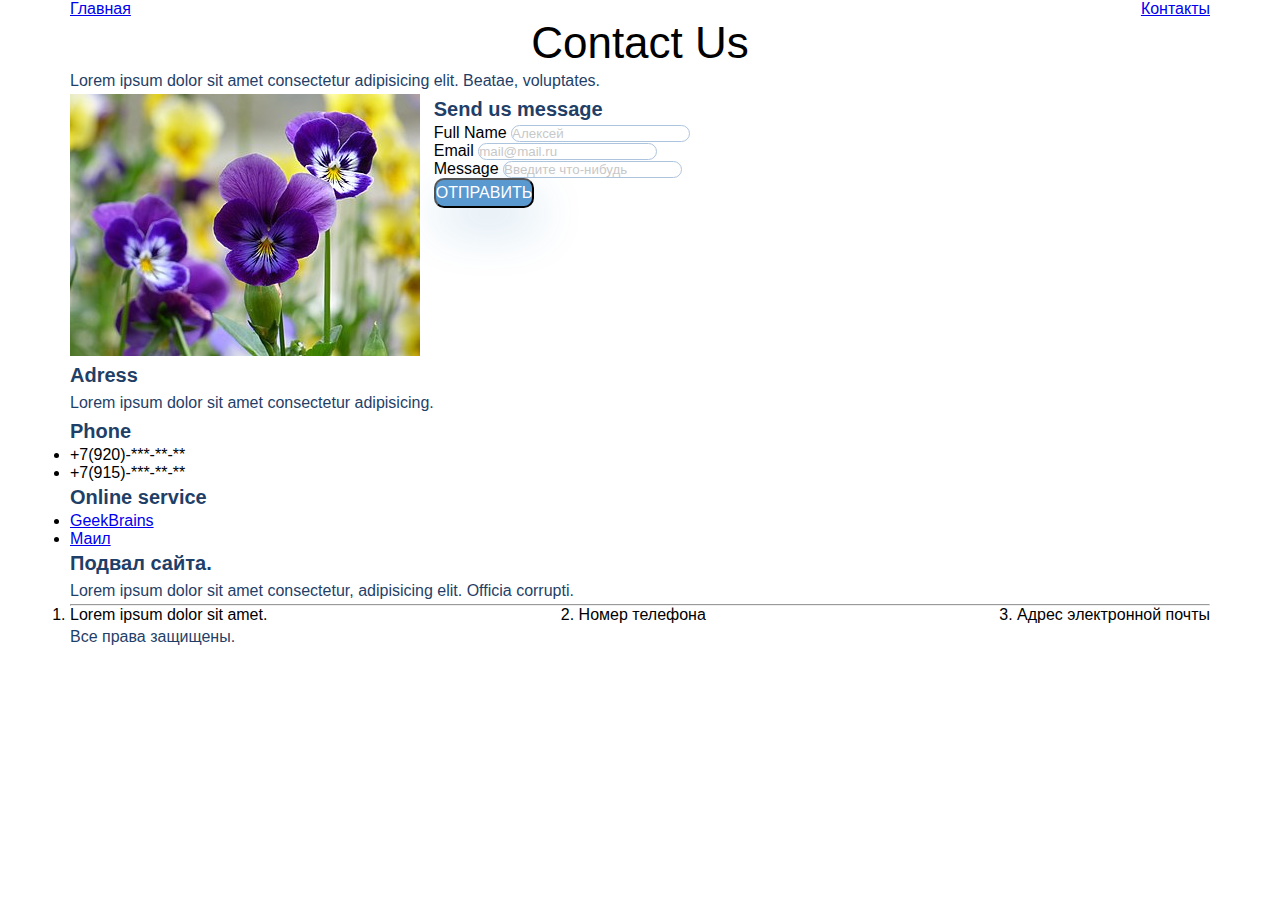
==== commit cae5e6c1: "Revert "Disciple"" ====
--- a/contact.html
+++ b/contact.html
@@ -10,76 +10,67 @@
 </head>
 
 <body>
-    <div class="wrapper">
-        <div class="uptop">
-            <div class="topi">
-                <div class="topi container">
-                    <!--Меню сайта -->
-                    <ul class="header">
-                        <li><a href="index.html"><img src="img/logo.svg" alt="logo"></a></li>
-                        <li><a href="contact.html"><img src="img/contacts.svg" alt="contacts"></a></li>
-                    </ul>
-                    <div class="header__contact">
-                        <h2 class="titlemiddle">Contact&nbsp;Us</h2>
-                        <p class="text__contacts_header">Lorem ipsum dolor sit amet, consectetur adipiscing elit, sed do eiusmod tempor incididunt ut labore et dolore magna aliqua.</p>
-                    </div>
-                </div>
-            </div>
-            <form action="#" class="main container">
-                <div class="contact-info">
-                    <img src="img/Forms.svg" alt="photo">
-                    <h4 class="titlesmall text__for-form">Adress</h4>
-                    <p class="text text_contact-info text_contact-info-adress">Lorem ipsum dolor sit amet consectetur adipisicing.</p>
-                    <h4 class="titlesmall text__for-form">Phone</h4>
-                    <ul>
-                        <li class="text_contact-info text_contact-info-phone">+7-812-7313-4321</li>
-                        <li class="text_contact-info text_contact-info-phone text_contact-info-phone2">+7-817-0000-1234</li>
-                    </ul>
-                    <h4 class="titlesmall text__for-form">Online service</h4>
-                    <ul>
-                        <li class="text_contact-info text_contact-info-site"><a href="https://geekbrains.ru/">www.site.com</a></li>
-                        <li class="text_contact-info text_contact-info-mail"><a href="https://mail.ru/">hello.site@gmail.com</a></li>
-                    </ul>         
-                </div>
-                <div class="form">
-                    <h4 class="titlesmall text__form">Send&nbsp;us message</h4>
-                    Full Name <br> <br> <input type="text" placeholder="Your Name" class="enter"><br>
-                    Email <br> <br> <input type="email" placeholder="Your Email" class="enter"><br>
-                    Message <br> <br> <input type="textarea" placeholder="Your Message" class="enter enter__message"><br>
-                    <button type="submit" class="send">Отправить</button><br>
-                </div>
-            </form>
-            <div class="container">
-                <script class="map" type="text/javascript" charset="utf-8" async
-                src="https://api-maps.yandex.ru/services/constructor/1.0/js/?um=constructor%3A87dd02c1e24f4c1814d00d1e052fcb446d93049c145305eea58abc14a2cf48aa&amp;width=1140&amp;height=600&amp;lang=ru_RU&amp;scroll=true">
-                style="width:100%;"
-                </script>
+    <div class="top">
+        <div class="top container">
+            <!--Меню сайта -->
+            <ul class="header">
+                <a href="index.html">Главная</a>
+                <a href="contact.html">Контакты</a>
+            </ul>
+            <div class="header__contact">
+                <h2 class="titlemiddle">Contact&nbsp;Us</h2>
+                <p class="text">Lorem ipsum dolor sit amet consectetur adipisicing elit. Beatae, voluptates.</p>
             </div>
         </div>
-        <div class="footer">
-            <div class="container">
-                <div class="footer__top">
-                    <div class="footer__text">
-                        <h3 class="titlenormal titles">Intersted to woek with our team?</h4>
-                        <p class="text text_footer__top">Lorem ipsum dolor sit amet, consectetur adipisicing elit, sed do eiusmod tempor incididunt ut labore et dolore magna aliqua. Ut enim ad minim veniam.</p>
-                    </div>    
-                    <a href="" class="footer__top__botton">Let’s Talk</a> 
+    </div>
+    <form action="#" class="container main">
+        <div class="contact-info">
+            <img src="img/photo1.jpg" alt="photo">
+            <h4 class="titlesmall">Adress</h4>
+            <p class="text">Lorem ipsum dolor sit amet consectetur adipisicing.</p>
+            <h4 class="titlesmall">Phone</h4>
+            <ul>
+                <li>+7(920)-***-**-**</li>
+                <li>+7(915)-***-**-**</li>
+            </ul>
+            <h4 class="titlesmall">Online service</h4>
+            <ul>
+                <li><a href="https://geekbrains.ru/">GeekBrains</a></li>
+                <li><a href="https://mail.ru/">Маил</a></li>
+            </ul>         
+        </div>
+        <div class="form">
+            <h4 class="titlesmall">Send&nbsp;us message</h4>
+            Full Name <input type="text" placeholder="Алексей" class="enter"><br>
+            Email <input type="email" placeholder="mail@mail.ru" class="enter"><br>
+            Message <input type="textarea" placeholder="Введите что-нибудь" class="enter"><br>
+            <button type="submit" class="send">Отправить</button><br>
+        </div>
+    </form>
+    <div class="container">
+        <script type="text/javascript" charset="utf-8" async
+        src="https://api-maps.yandex.ru/services/constructor/1.0/js/?um=constructor%3A87dd02c1e24f4c1814d00d1e052fcb446d93049c145305eea58abc14a2cf48aa&amp;width=1140&amp;height=600&amp;lang=ru_RU&amp;scroll=true">
+        style="width: 100%;"
+        </script>
+    </div>
+    <div class="footer">
+        <div class="container">
+            <div class="footer__top">
+                <h4 class="titlesmall titles">Подвал сайта.</h4>
+                <p class="text">Lorem ipsum dolor sit amet consectetur, adipisicing elit. Officia corrupti.</p>
+            </div>
+         <hr>
+            <div class="footer__bottom">
+                <ol class="footer__info">
+                    <li>Lorem ipsum dolor sit amet.</li>
+                    <li>Номер телефона</li>
+                    <li>Адрес электронной почты</li>
+                </ol>
+                <div class="footer__copy">
+                    <p class="text">Все права защищены.</p>
                 </div>
-            </div>
-                <hr>
-                <div class="container">
-                    <div class="footer__bottom">
-                        <ol class="footer__info">
-                            <li class="footer__info_contact">Lorem ipsum dolor sit amet, consectetur adipisicing elit.</li>
-                            <li class="footer__info_contact footer__info_contact2"i> +7-812-7313-4321</li>
-                            <li class="footer__info_contact">hello.site@gmail.com</li>
-                        </ol>
-                        <div class="footer__copy">
-                            <p class="text_footer__copy">2021 All rights reserved.</p>
-                        </div>
-                    </div>        
-                </div>
-            </div>
+            </div>        
+        </div>
     </div>
 </body>
 </html>--- a/style.css
+++ b/style.css
@@ -3,578 +3,88 @@
     padding: 0;
     }
 .container {
-    max-width: 1140px;
+    width: 1140px;
     margin: 0 auto;
 }
-.wrapper {
-    min-height: 100vh;
-    display: flex;
-    flex-direction: column;
-}
-.uptop {
-    flex-grow: 1;
-}
-.topi {
-    flex-grow: 1;
-}
-.top {
-    min-height: 768px;
-    background: linear-gradient(0deg, #EBF3FB 8.84%, rgba(152, 195, 232, 0) 31.12%);
-    flex-grow: 1;
-}
 .header {
-    display: flex;
-    justify-content: space-between;
-    list-style-type: none;
-    padding-top: 42px;
-}
-.text__contacts_header {
-    color: rgba(255, 255, 255, 0.6);
-    letter-spacing: 0.04em;
-    line-height: 30px;
-    font-size: 20px;
-    text-align: center;
-    padding-right: 143px;
-    padding-left: 143px;
-}
-.top__box {
-    display: flex;
-    flex-direction: column;
-    height: 100%;
-}
-.top__info {
-    padding-top: 115px;
-    flex-grow: 1;
-    background-image: url(img/top__back.png);
-    background-repeat: no-repeat;
-    background-position: right center;
-    block-size: 44%;
-}
-.top__botton{
-    font-size: 16px;
-    line-height: 26px;
-    text-align: center;
-    letter-spacing: 0.04em;
-    color: #FFFFFF;
-    background: #5A98D0;
-    box-shadow: 5px 10px 20px rgba(53, 110, 173, 0.2);
-    border-radius: 10px;
-    padding: 15px 50px;
-    text-decoration: none;
-    display: inline-block;
-    margin-top: 71px;
+display: flex;
+justify-content: space-between;
 }          
 head,
 body{
 font-family: sans-serif;
 }
-.header__contact{
-    background-image: url(img/Contact\ Us.png);
-    height: 250px;
-    margin-top: 60px;
-    padding-top: 40px;
-    background-repeat: no-repeat;
-    margin-bottom: 89px;
-}
 .text{
     font-size: 16px;
     line-height: 26px;
     color: #1F3F68;
-    letter-spacing: 0.05em;
-    opacity: 0.6;
-}
-.text_project {
-    width: 75%;
-    margin: 32px auto 64px;
-    color: #222222;
-    opacity: 1;
-    text-align: center;
 }
 .text-1{
     width: 425px;
 }
-.what-we-do {
-    padding-top: 64px;
-}
 .titlebig{
     font-size: 64px;
     width: 510px;
-    font-weight: 300;
     color: #1F3F68;
-    line-height: 74px;
-    letter-spacing: 0.04em;
-    margin-bottom: 32px;
-
 }
 .titlemiddle{
     font-weight: 500;
     font-size: 44px;
     text-align: center;
-    line-height: 74px;
-    letter-spacing: 0.04em;
-    color: #FFFFFF;
 }
 .titlenormal{
     font-size: 36px;
     text-align: center;
-    font-weight: 300;
-    line-height: 46px;
-    letter-spacing: 0.05em;
 }
 .titlesmall{
-    font-size: 16px;
-    line-height: 26px;
+    font-size: 20px;
+    line-height: 30px;
     color: #1F3F68;
-    letter-spacing: 0.05em;
-    margin-bottom: 14px;
 }
 .titles{
     width: 340px;
-    text-align: left;
-    color: #FFFFFF;
-    opacity: 1;
-    margin-bottom: 32px;
 }
 .card-box{
     display: flex;
     justify-content: space-between;
-    padding-top: 64px;
-    padding-bottom: 64px;
 }
 .card{
     width:359px;
-    padding: 44px 32px;
-    box-sizing: border-box;
-    box-shadow: 5px 20px 50px rgba(16, 112, 177, 0.2);
-    border-radius: 10px;
-    background-color: #FFFFFF;
-    display: flex;
-    flex-direction: column;
-}
-.card__img {
-    align-self: center;
-    margin-bottom: 51px;
-}
-.card__link {
-    font-style: 14px;
-    line-height: 30px;
-    letter-spacing: 0.05em;
-    color: #5A98D0;
-    text-decoration: none;
-}
-.text_contact-info {
-    max-width: 300px;
-    font-weight: 300;
-    letter-spacing: 0.04em;
-    color: #1F3F68;
-    opacity: 0.6;
-    list-style-type: none;
-    padding-right: 100px;
-}
-.text_contact-info-adress {
-    margin-bottom: 40px;
-}
-.text_contact-info-site {
-    list-style-image: url(img/site.svg);
-    padding-bottom: 16px;
-    text-decoration: none;
-}
-.text_contact-info-mail {
-    list-style-image: url(img/email.svg);
-    text-decoration: none;
-}
-.text_contact-info-phone2 {
-    margin-bottom: 40px;
 }
 .enter{
-    opacity: 0.4;
-    font-size: 16px;
-    line-height: 30px;
-    letter-spacing: 0.04em;
     border: 1px solid #356EAD;
     box-sizing: border-box;
     border-radius: 10px;
-    padding-left: 36px;
-    padding-bottom: 21px;
-    margin-bottom: 53px;
-    width: 100%;
-}
-.enter__message {
-    padding-bottom: 93px;
-}
-.text__form {
-    margin-bottom: 48px;
-    font-weight: 500;
-    font-size: 20px;
-    line-height: 30px;
-    letter-spacing: 0.04em;
-    color: #1F3F68;
-}
-.text__for-form {
-    font-weight: 500;
-    font-size: 20px;
-    line-height: 30px;
-    letter-spacing: 0.04em;
-    color: #1F3F68;
-    margin-bottom: 24px;
-}
-.text_contact-info-phone {
-    list-style-image: url(img/phone.svg);
-    padding-bottom: 16px;
+    opacity: 0.4;
 }
 .send{
     background: #5A98D0;
     box-shadow: 5px 20px 50px rgba(16, 112, 177, 0.2);
     border-radius: 10px;
-    color: #FFFFFF;
-    letter-spacing: 0.04em;
     font-weight: 500;
     font-size: 16px;
     line-height: 26px;
     text-align: center;
-    padding: 23px 183px;
+    color: #FFFFFF;
+    text-transform: uppercase;
 }
 .main {
     display: flex;
-    margin-right: 300px;
-}
-.project__img {
-    width: 100%;
-}
-.project__parent {
-   display: flex;
-   justify-content: space-between;
-   margin-top: 32px;
-    margin-bottom: 112px;
-}
-.project__item{
-    position: relative;
-    flex-grow: 1;
-}
-.project__item_margin {
-    margin-right: 32px;
-}
-.project__text {
-    font-size: 32px;
-    line-height: 46px;
-    text-align: right;
-    letter-spacing: 0.05em;
-    color: #FFFFFF;
-    position:absolute;
-    top: 64px;
-    right: 64px;
-}
-.project__parent__text {
-    font-size: 32px;
-    line-height: 46px;
-    text-align: right;
-    letter-spacing: 0.05em;
-    color: #FFFFFF;
-    position:absolute;
-    left: 32px;
-    bottom: 339px;
 }
 .map{
     width: 1140px;
 }
-.form {
-    background: #FFFFFF;
-    box-shadow: 5px 10px 50px rgba(16, 112, 177, 0.2);
-    border-radius: 10px;
-    padding: 56px;
-    margin-bottom: 96px;
-}
-.footer {
-    background: #316099;
-    padding-top: 91px;
-    padding-bottom: 64px;
-    margin-top: 112px;
-}
 .footer__text{
-    max-width: 495px;
+    width: 495px;
 }
 .footer__info {
     display: flex;
     justify-content: space-between;
-    margin-top: 64px;
 }
-.footer__top {
-    padding-bottom: 96px;
-    display: flex;
-    justify-content: space-between;
-    align-items: center;
+.li{
+    display: list-item;
+    text-align: -webkit-match-parent;
 }
-.text_footer__top {
-    font-size: 16px;
-    line-height: 26px;
-    letter-spacing: 0.05em;
-    color: #FFFFFF;
-    opacity: 0.6;
-    max-width: 495px;
-}
-.footer__top__botton {
-    font-size: 16px;
-    line-height: 26px;
-    text-align: center;
-    letter-spacing: 0.04em;
-    color: #FFFFFF;
-    background-color: #5A98D0;
-    padding: 15px 80px;
-    text-decoration: none;
-    display: inline-block;
-}
-.text_footer__copy{
-    font-size: 16px;
-    line-height: 26px;
-    letter-spacing: 0.05em;
-    color: #FFFFFF;
-    opacity: 0.4;
-    margin-top: 64px;
-}
-.footer__copy {
-    margin-top: 64px;
-}
-hr {
-    opacity: 0.4;
-}
-.footer__info_contact {
-    font-size: 16px;
-    line-height: 26px;
-    letter-spacing: 0.05em;
-    color: #FFFFFF;
-    flex-grow: 1;
-    flex-basis: 33.3333%;
-    display: flex;
-    margin-right: 32px;
-    list-style-type: none;
-}
-
-.footer__info_contact:first-child::before {
-    content: '1. ';
-    display: block;
-    margin-right: 16px;
-}
-.footer__info_contact2::before {
-    content: '2. ';
-    display: block;
-    margin-right: 16px;
-}
-.footer__info_contact:last-child::before {
-    content: '3. ';
-    display: block;
-    margin-right: 16px;
-}
-
-@media (max-width: 1024px) {
-    .container {
-        padding-left: 32px;
-        padding-right: 32px;
-    }
-    .top__info {
-        background-position: right 280px;
-    }
-    .card-box {
-        flex-direction: column;
-        align-items: center;
-    }
-    .card {
-        margin-bottom: 32px;
-    }
-    .project__parent__text {
-        left: 20px;
-        bottom: 206px;
-    }
-    .text_footer__top {
-        max-width: 336px;
-    }
-    .footer {
-        padding-top: 47px;
-    }
-    .footer__top__botton {
-        padding: 8px 45px;
-    }
-    .footer__top {
-        justify-content: center;
-        padding-bottom: 64px;
-    }
-    .footer__info {
-        flex-direction: column;
-    }
-    .footer__info_contact {
-        margin-bottom: 25px;
-        margin-left: 184px;
-    }
-    .footer__info_contact:first-child::before {
-        margin-right: 26px;
-    }
-    .footer__info_contact2::before {
-        margin-right: 26px;
-    }
-    .footer__info_contact:last-child::before {
-        margin-right: 26px;
-    }
-    .main {
-        flex-direction: column;
-        align-items: center;
-    }
-    .contact-info {
-        margin-bottom: 64px;
-    }
-    .form {
-        margin-bottom: 64px;
-    }
-    .map {
-        width: 768px;
-    }
-}
-@media (max-width: 667px) {
-    .header {
-        padding-top: 24px;
-    }
-    .top{
-        min-height: 376px;
-        padding-bottom: 41px;
-        box-sizing: border-box;
-    }
-    .top__info {
-        padding-top: 36px;
-        display: flex;
-        flex-direction: column;
-        align-items: center;
-        background-image: none;
-    }    
-    .titlebig {
-        width: 100%;
-        font-size: 32px;
-        line-height: 37px;
-        margin-bottom: 12px;
-        text-align: center;
-    }
-    .top__text {
-        width: 100%;
-        text-align: center;
-    }
-    .top__botton {
-        font-size: 12px;
-        line-height: 26px;
-        padding: 0 8px;
-    }
-    .what-we-do {
-        padding-top: 48px;
-    }
-    .card-box {
-        padding-top: 32px;
-    }
-    .card {
-        width: 100%;
-    }
-    .text_project {
-        width: 100%;
-    }
-    .project__text {
-        font-size: 16px;
-        line-height: 19px; 
-        top: 16px;
-        right: 16px;
-    }
-    .project__parent__text {
-        left: 16px;
-        font-size: 16px;
-        line-height: 19px;
-    }
-    .project__parent {
-        flex-direction: column;
-        margin-top: 16px;
-        margin-bottom: 64px;
-    }
-    .project__item_margin {
-        margin-right: 0;
-        margin-bottom: 16px;
-    }
-    .project__parent__text {
-        left: 16px;
-        top: 20px;
-    }
-    .footer {
-        padding-bottom: 32px;
-        margin-top: 64px;
-        min-height: 542px;
-    }
-    .footer__info_contact {
-        margin-bottom: 17px;
-        margin-left: 56px;
-    }
-    .footer__info_contact:first-child::before {
-        margin-right: 16px;
-    }
-    .footer__info_contact2::before {
-        margin-right: 16px;
-    }
-    .footer__info_contact:last-child::before {
-        margin-right: 16px;
-    }
-    .footer__text{
-        max-width: 343px;
-        justify-content: center;
-    }
-    .footer__top__botton {
-        padding: 3px 15px;
-        margin-top: 40px;
-    }
-    .titles {
-        font-size: 24px;
-        line-height: 28px;
-        min-height: 51px;
-    }
-    .text_footer__top {
-        font-size: 16px;
-        line-height: 26px;
-    }
-    .footer__top {
-        flex-direction: column;
-        padding-bottom: 41px;
-    }
-    .footer__info {
-        margin-top: 32px;
-    }
-    .footer__copy {
-        margin-top: 10px;
-        text-align: center;
-    }
-    .text_footer__copy {
-        margin-top: 0px;
-    }
-    .map {
-        width: 375px;
-    }
-    .main {
-        width: 100%;;
-    }
-    .titlemiddle {
-        font-size: 24px;
-        line-height: 28px;
-    }
-    .text__contacts_header {
-        font-size: 16px;
-        padding-right: 17px;
-        padding-left: 17px;
-        margin-top: 32px;
-    }
-    .header__contact{
-        margin-bottom: 9px;
-    }
-    .form {
-        margin-bottom: 32px;
-        padding: 36px;
-
-    }
-    .enter {
-        padding-left: 26px;
-        padding-bottom: 14px;
-        margin-bottom: 53px;
-        width: 343px;
-    }
-    .send {
-        padding: 15px 60px;
-    }
+.ul{
+    list-style-type: disc;
 }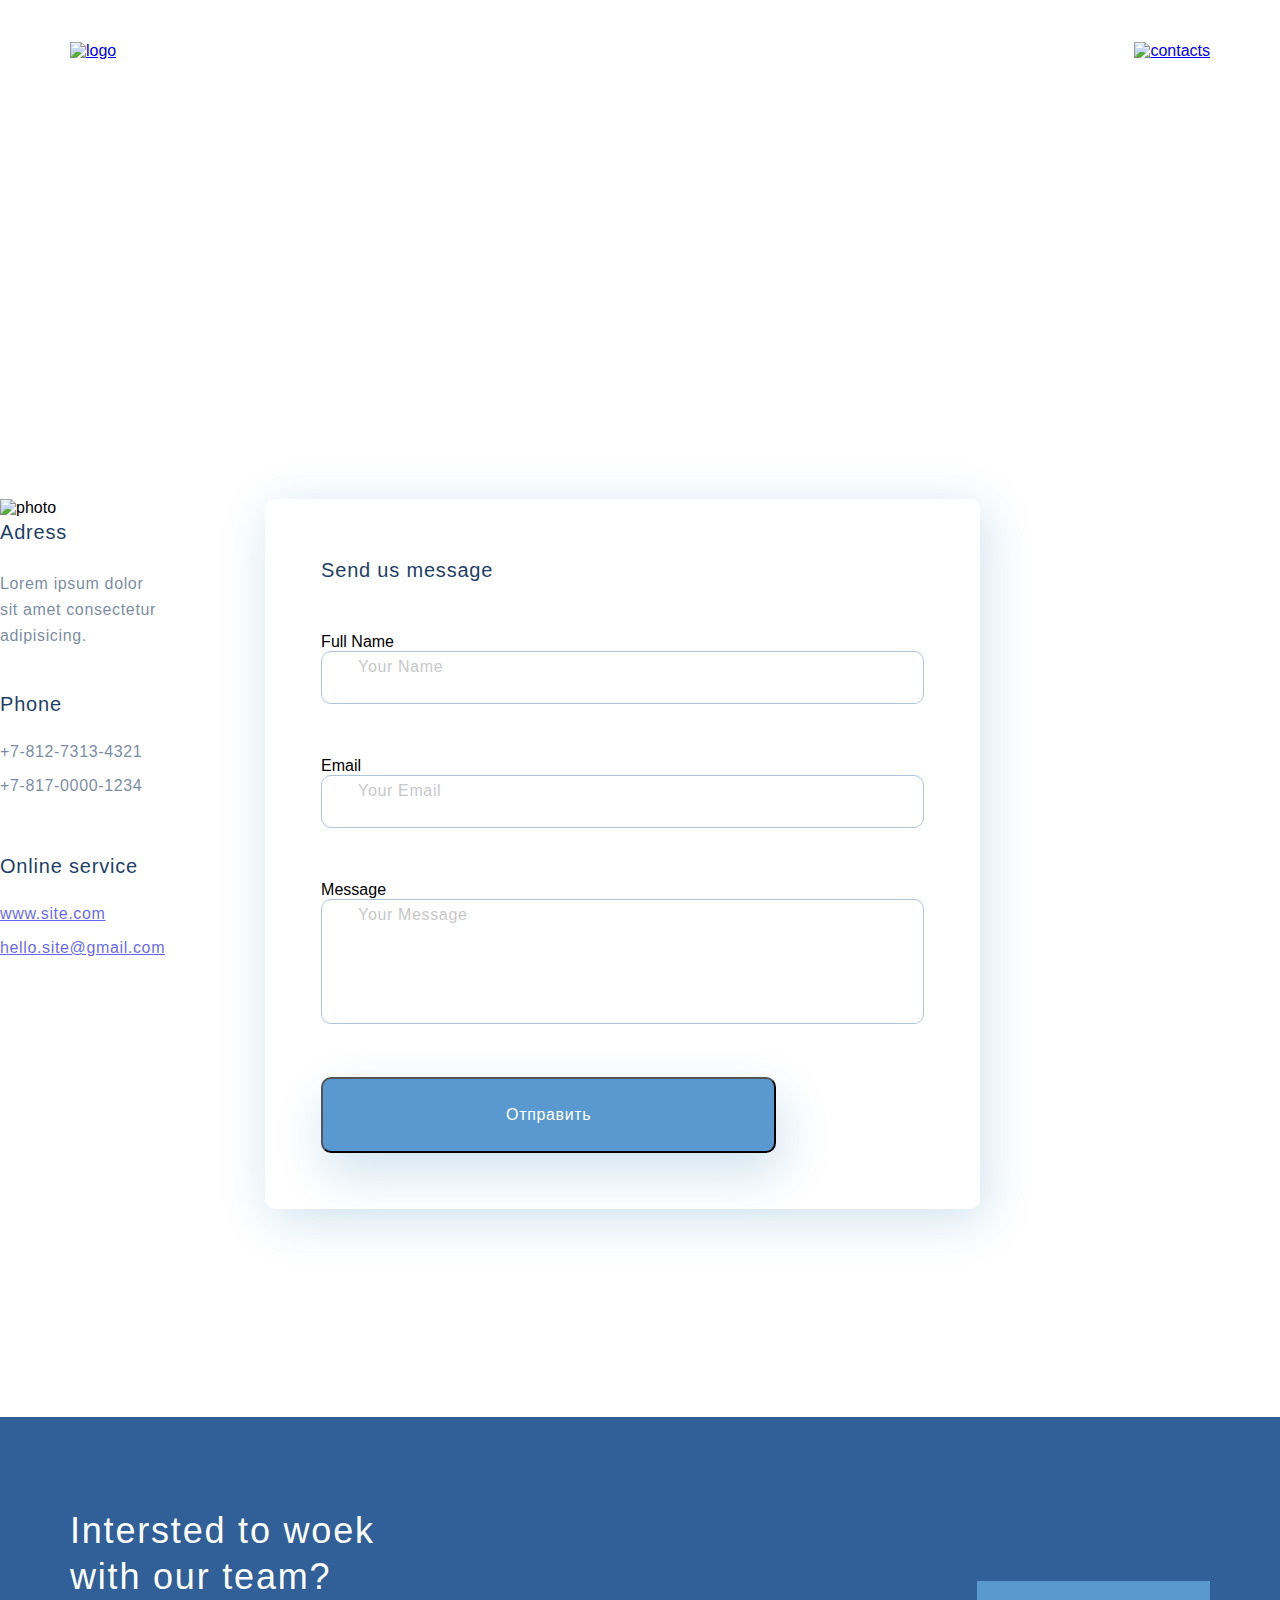
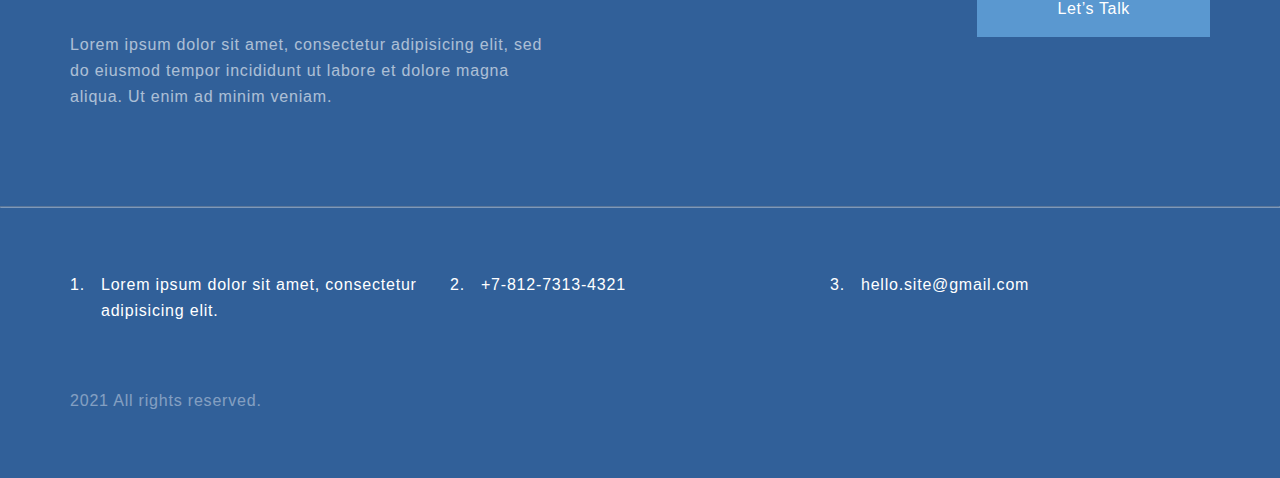
==== commit 77dca5af: "Ошибки 7 урока" ====
--- a/contact.html
+++ b/contact.html
@@ -1,7 +1,9 @@
+<!--! Устал уже это писать!-->
 <!DOCTYPE html>
 <html lang="en">
 
 <head>
+    <!--! Устал уже это писать!-->
     <meta charset="UTF-8">
     <meta http-equiv="X-UA-Compatible" content="IE=edge">
     <meta name="viewport" content="width=р1, initial-scale=1.0">
@@ -10,67 +12,83 @@
 </head>
 
 <body>
-    <div class="top">
-        <div class="top container">
-            <!--Меню сайта -->
-            <ul class="header">
-                <a href="index.html">Главная</a>
-                <a href="contact.html">Контакты</a>
-            </ul>
-            <div class="header__contact">
-                <h2 class="titlemiddle">Contact&nbsp;Us</h2>
-                <p class="text">Lorem ipsum dolor sit amet consectetur adipisicing elit. Beatae, voluptates.</p>
+    <div class="wrapper">
+        <div class="uptop">
+            <div class="topi">
+                <div class="topi container">
+                    <!--Меню сайта -->
+                    <ul class="header">
+                        <li><a href="index.html"><img src="img/logo.svg" alt="logo"></a></li>
+                        <li><a href="contact.html"><img src="img/contacts.svg" alt="contacts"></a></li>
+                    </ul>
+                    <!--!background должен быть на всю страницу, а не на контейнер-->
+                    <div class="header__contact">
+                        <h2 class="titlemiddle">Contact&nbsp;Us</h2>
+                        <p class="text__contacts_header">Lorem ipsum dolor sit amet, consectetur adipiscing elit, sed do eiusmod tempor incididunt ut labore et dolore magna aliqua.</p>
+                    </div>
+                </div>
+            </div>
+            <!--!Блок не в контейнере!, ездит при уменьшении масштаба-->
+            <!--! Ошибка в форме должна нахордиться только форма, в данном случае, форма начинается-->
+            <form action="#" class="main container">
+                <div class="contact-info">
+                    <img src="img/Forms.svg" alt="photo">
+                    <h4 class="titlesmall text__for-form">Adress</h4>
+                    <p class="text text_contact-info text_contact-info-adress">Lorem ipsum dolor sit amet consectetur adipisicing.</p>
+                    <h4 class="titlesmall text__for-form">Phone</h4>
+                    <ul>
+                        <li class="text_contact-info text_contact-info-phone">+7-812-7313-4321</li>
+                        <li class="text_contact-info text_contact-info-phone text_contact-info-phone2">+7-817-0000-1234</li>
+                    </ul>
+                    <h4 class="titlesmall text__for-form">Online service</h4>
+                    <ul>
+                        <li class="text_contact-info text_contact-info-site"><a href="https://geekbrains.ru/">www.site.com</a></li>
+                        <li class="text_contact-info text_contact-info-mail"><a href="https://mail.ru/">hello.site@gmail.com</a></li>
+                    </ul>         
+                </div>
+                <!--! Вот отсюда ФОРМА!!!!-->
+                <div class="form">
+                    <!--TODO: Есть свойство margin и свойство padding, в чём их различия?-->
+                    <h4 class="titlesmall text__form">Send&nbsp;us message</h4>
+                    <span>Full Name</span><input type="text" placeholder="Your Name" class="enter">
+                    <span>Email</span><input type="email" placeholder="Your Email" class="enter">
+                    <span>Message</span><input type="text" placeholder="Your Message" class="enter enter__message">
+                    <button type="submit" class="send">Отправить</button>
+                </div>
+            </form>
+            <div class="container">
+                <!--!Карту нужно вставить ещё раз и не засовывать карту в ТИПОГРАФ (скрипты в типограф не засовываются)-->
+                <script class="map" type="text/javascript" charset="utf-8" async
+                src="https://api-maps.yandex.ru/services/constructor/1.0/js/?um=constructor%3A87dd02c1e24f4c1814d00d1e052fcb446d93049c145305eea58abc14a2cf48aa&amp;width=1140&amp;height=600&amp;lang=ru_RU&amp;scroll=true">
+                style="width:100%;"
+                </script>
             </div>
         </div>
-    </div>
-    <form action="#" class="container main">
-        <div class="contact-info">
-            <img src="img/photo1.jpg" alt="photo">
-            <h4 class="titlesmall">Adress</h4>
-            <p class="text">Lorem ipsum dolor sit amet consectetur adipisicing.</p>
-            <h4 class="titlesmall">Phone</h4>
-            <ul>
-                <li>+7(920)-***-**-**</li>
-                <li>+7(915)-***-**-**</li>
-            </ul>
-            <h4 class="titlesmall">Online service</h4>
-            <ul>
-                <li><a href="https://geekbrains.ru/">GeekBrains</a></li>
-                <li><a href="https://mail.ru/">Маил</a></li>
-            </ul>         
-        </div>
-        <div class="form">
-            <h4 class="titlesmall">Send&nbsp;us message</h4>
-            Full Name <input type="text" placeholder="Алексей" class="enter"><br>
-            Email <input type="email" placeholder="mail@mail.ru" class="enter"><br>
-            Message <input type="textarea" placeholder="Введите что-нибудь" class="enter"><br>
-            <button type="submit" class="send">Отправить</button><br>
-        </div>
-    </form>
-    <div class="container">
-        <script type="text/javascript" charset="utf-8" async
-        src="https://api-maps.yandex.ru/services/constructor/1.0/js/?um=constructor%3A87dd02c1e24f4c1814d00d1e052fcb446d93049c145305eea58abc14a2cf48aa&amp;width=1140&amp;height=600&amp;lang=ru_RU&amp;scroll=true">
-        style="width: 100%;"
-        </script>
-    </div>
-    <div class="footer">
-        <div class="container">
-            <div class="footer__top">
-                <h4 class="titlesmall titles">Подвал сайта.</h4>
-                <p class="text">Lorem ipsum dolor sit amet consectetur, adipisicing elit. Officia corrupti.</p>
+        <div class="footer">
+            <div class="container">
+                <div class="footer__top">
+                    <div class="footer__text">
+                        <h3 class="titlenormal titles">Intersted to woek with our team?</h4>
+                        <p class="text text_footer__top">Lorem ipsum dolor sit amet, consectetur adipisicing elit, sed do eiusmod tempor incididunt ut labore et dolore magna aliqua. Ut enim ad minim veniam.</p>
+                    </div>    
+                    <a href="" class="footer__top__botton">Let’s Talk</a> 
+                </div>
             </div>
-         <hr>
-            <div class="footer__bottom">
-                <ol class="footer__info">
-                    <li>Lorem ipsum dolor sit amet.</li>
-                    <li>Номер телефона</li>
-                    <li>Адрес электронной почты</li>
-                </ol>
-                <div class="footer__copy">
-                    <p class="text">Все права защищены.</p>
+                <hr>
+                <div class="container">
+                    <div class="footer__bottom">
+                        <ol class="footer__info">
+                            <li class="footer__info_contact">Lorem ipsum dolor sit amet, consectetur adipisicing elit.</li>
+                            <!--! Идентичная ошибка как и в index-->
+                            <li class="footer__info_contact footer__info_contact2"i> +7-812-7313-4321</li>
+                            <li class="footer__info_contact">hello.site@gmail.com</li>
+                        </ol>
+                        <div class="footer__copy">
+                            <p class="text_footer__copy">2021 All rights reserved.</p>
+                        </div>
+                    </div>        
                 </div>
-            </div>        
-        </div>
+            </div>
     </div>
 </body>
 </html>--- a/style.css
+++ b/style.css
@@ -3,88 +3,594 @@
     padding: 0;
     }
 .container {
-    width: 1140px;
+    max-width: 1140px;
     margin: 0 auto;
 }
+.wrapper {
+    min-height: 100vh;
+    display: flex;
+    flex-direction: column;
+}
+.uptop {
+    flex-grow: 1;
+}
+.topi {
+    flex-grow: 1;
+}
+.top {
+    min-height: 768px;
+    background: linear-gradient(0deg, #EBF3FB 8.84%, rgba(152, 195, 232, 0) 31.12%);
+    flex-grow: 1;
+}
 .header {
-display: flex;
-justify-content: space-between;
+    display: flex;
+    justify-content: space-between;
+    list-style-type: none;
+    padding-top: 42px;
+}
+.text__contacts_header {
+    color: rgba(255, 255, 255, 0.6);
+    letter-spacing: 0.04em;
+    line-height: 30px;
+    font-size: 20px;
+    text-align: center;
+    padding-right: 143px;
+    padding-left: 143px;
+}
+.top__box {
+    display: flex;
+    flex-direction: column;
+    height: 100%;
+}
+.top__info {
+    padding-top: 115px;
+    flex-grow: 1;
+    background-image: url(img/top__back.png);
+    background-repeat: no-repeat;
+    background-position: right center;
+    /*! Что это за свойство?*/
+    block-size: 44%;
+}
+.top__botton{
+    font-size: 16px;
+    line-height: 26px;
+    text-align: center;
+    letter-spacing: 0.04em;
+    color: #FFFFFF;
+    background: #5A98D0;
+    box-shadow: 5px 10px 20px rgba(53, 110, 173, 0.2);
+    border-radius: 10px;
+    padding: 15px 50px;
+    text-decoration: none;
+    display: inline-block;
+    margin-top: 71px;
 }          
 head,
 body{
 font-family: sans-serif;
 }
+.header__contact{
+    background-image: url(img/Contact\ Us.png);
+    height: 250px;
+    margin-top: 60px;
+    padding-top: 40px;
+    background-repeat: no-repeat;
+    margin-bottom: 89px;
+}
 .text{
     font-size: 16px;
     line-height: 26px;
     color: #1F3F68;
+    letter-spacing: 0.05em;
+    opacity: 0.6;
+}
+.text_project {
+    width: 75%;
+    margin: 32px auto 64px;
+    color: #222222;
+    opacity: 1;
+    text-align: center;
 }
 .text-1{
     width: 425px;
+}
+.what-we-do {
+    padding-top: 64px;
 }
 .titlebig{
     font-size: 64px;
     width: 510px;
+    font-weight: 300;
     color: #1F3F68;
+    line-height: 74px;
+    letter-spacing: 0.04em;
+    margin-bottom: 32px;
+
 }
 .titlemiddle{
     font-weight: 500;
     font-size: 44px;
     text-align: center;
+    line-height: 74px;
+    letter-spacing: 0.04em;
+    color: #FFFFFF;
 }
 .titlenormal{
     font-size: 36px;
     text-align: center;
+    font-weight: 300;
+    line-height: 46px;
+    letter-spacing: 0.05em;
 }
 .titlesmall{
-    font-size: 20px;
-    line-height: 30px;
+    font-size: 16px;
+    line-height: 26px;
     color: #1F3F68;
+    letter-spacing: 0.05em;
+    margin-bottom: 14px;
 }
 .titles{
     width: 340px;
+    text-align: left;
+    color: #FFFFFF;
+    opacity: 1;
+    margin-bottom: 32px;
 }
 .card-box{
     display: flex;
     justify-content: space-between;
+    padding-top: 64px;
+    padding-bottom: 64px;
 }
 .card{
     width:359px;
+    padding: 44px 32px;
+    box-sizing: border-box;
+    box-shadow: 5px 20px 50px rgba(16, 112, 177, 0.2);
+    border-radius: 10px;
+    background-color: #FFFFFF;
+    display: flex;
+    flex-direction: column;
+}
+.card__img {
+    align-self: center;
+    margin-bottom: 51px;
+}
+.card__link {
+    font-style: 14px;
+    line-height: 30px;
+    letter-spacing: 0.05em;
+    color: #5A98D0;
+    text-decoration: none;
+}
+.text_contact-info {
+    max-width: 300px;
+    font-weight: 300;
+    letter-spacing: 0.04em;
+    color: #1F3F68;
+    opacity: 0.6;
+    list-style-type: none;
+    padding-right: 100px;
+}
+.text_contact-info-adress {
+    margin-bottom: 40px;
+}
+.text_contact-info-site {
+    list-style-image: url(img/site.svg);
+    padding-bottom: 16px;
+    text-decoration: none;
+}
+.text_contact-info-mail {
+    list-style-image: url(img/email.svg);
+    text-decoration: none;
+}
+.text_contact-info-phone2 {
+    margin-bottom: 40px;
 }
 .enter{
+    opacity: 0.4;
+    font-size: 16px;
+    line-height: 30px;
+    letter-spacing: 0.04em;
     border: 1px solid #356EAD;
     box-sizing: border-box;
     border-radius: 10px;
-    opacity: 0.4;
+    padding-left: 36px;
+    padding-bottom: 21px;
+    margin-bottom: 53px;
+    width: 100%;
+}
+.enter__message {
+    padding-bottom: 93px;
+}
+.text__form {
+    margin-bottom: 48px;
+    font-weight: 500;
+    font-size: 20px;
+    line-height: 30px;
+    letter-spacing: 0.04em;
+    color: #1F3F68;
+}
+.text__for-form {
+    font-weight: 500;
+    font-size: 20px;
+    line-height: 30px;
+    letter-spacing: 0.04em;
+    color: #1F3F68;
+    margin-bottom: 24px;
+}
+.text_contact-info-phone {
+    list-style-image: url(img/phone.svg);
+    padding-bottom: 16px;
 }
 .send{
     background: #5A98D0;
     box-shadow: 5px 20px 50px rgba(16, 112, 177, 0.2);
     border-radius: 10px;
+    color: #FFFFFF;
+    letter-spacing: 0.04em;
     font-weight: 500;
     font-size: 16px;
     line-height: 26px;
     text-align: center;
-    color: #FFFFFF;
-    text-transform: uppercase;
+    padding: 23px 183px;
 }
 .main {
     display: flex;
+    margin-right: 300px;
+}
+.project__img {
+    width: 100%;
+}
+.project__parent {
+   display: flex;
+   justify-content: space-between;
+   margin-top: 32px;
+    margin-bottom: 112px;
+}
+.project__item{
+    position: relative;
+    flex-grow: 1;
+}
+.project__item_margin {
+    margin-right: 32px;
+}
+.project__text {
+    font-size: 32px;
+    line-height: 46px;
+    text-align: right;
+    letter-spacing: 0.05em;
+    color: #FFFFFF;
+    position:absolute;
+    top: 64px;
+    right: 64px;
+}
+.project__parent__text {
+    font-size: 32px;
+    line-height: 46px;
+    text-align: right;
+    letter-spacing: 0.05em;
+    color: #FFFFFF;
+    position:absolute;
+    left: 32px;
+    bottom: 339px;
 }
 .map{
     width: 1140px;
 }
+.form {
+    background: #FFFFFF;
+    box-shadow: 5px 10px 50px rgba(16, 112, 177, 0.2);
+    border-radius: 10px;
+    padding: 56px;
+    margin-bottom: 96px;
+}
+.footer {
+    background: #316099;
+    padding-top: 91px;
+    padding-bottom: 64px;
+    margin-top: 112px;
+}
 .footer__text{
-    width: 495px;
+    max-width: 495px;
 }
 .footer__info {
     display: flex;
     justify-content: space-between;
-}
-.li{
-    display: list-item;
-    text-align: -webkit-match-parent;
-}
-.ul{
-    list-style-type: disc;
+    margin-top: 64px;
+}
+.footer__top {
+    padding-bottom: 96px;
+    display: flex;
+    justify-content: space-between;
+    align-items: center;
+}
+.text_footer__top {
+    font-size: 16px;
+    line-height: 26px;
+    letter-spacing: 0.05em;
+    color: #FFFFFF;
+    opacity: 0.6;
+    max-width: 495px;
+}
+.footer__top__botton {
+    font-size: 16px;
+    line-height: 26px;
+    text-align: center;
+    letter-spacing: 0.04em;
+    color: #FFFFFF;
+    background-color: #5A98D0;
+    padding: 15px 80px;
+    text-decoration: none;
+    display: inline-block;
+}
+.text_footer__copy{
+    font-size: 16px;
+    line-height: 26px;
+    letter-spacing: 0.05em;
+    color: #FFFFFF;
+    opacity: 0.4;
+    margin-top: 64px;
+}
+.footer__copy {
+    margin-top: 64px;
+}
+hr {
+    opacity: 0.4;
+}
+.footer__info_contact {
+    font-size: 16px;
+    line-height: 26px;
+    letter-spacing: 0.05em;
+    color: #FFFFFF;
+    flex-grow: 1;
+    flex-basis: 33.3333%;
+    display: flex;
+    margin-right: 32px;
+    list-style-type: none;
+}
+
+/*! Есть специальное свойство, которое маркеры заменяет на числа!*/
+.footer__info_contact:first-child::before {
+    content: '1. ';
+    display: block;
+    margin-right: 16px;
+}
+.footer__info_contact2::before {
+    content: '2. ';
+    display: block;
+    margin-right: 16px;
+}
+.footer__info_contact:last-child::before {
+    content: '3. ';
+    display: block;
+    margin-right: 16px;
+}
+
+/*! Откуда такие значения медия?*/
+@media (max-width: 768px) {
+    .container {
+        padding-left: 32px;
+        padding-right: 32px;
+    }
+    .top__info {
+        background-position: right 280px;
+        padding-bottom: 190px;
+        background-size: 44%;
+    }
+    .card-box {
+        flex-direction: column;
+        align-items: center;
+    }
+    .card {
+        margin-bottom: 32px;
+    }
+    .project__parent__text {
+        left: 20px;
+        bottom: 206px;
+    }
+    .text_footer__top {
+        max-width: 336px;
+    }
+    .footer {
+        padding-top: 47px;
+    }
+    .footer__top__botton {
+        padding: 8px 45px;
+        margin-left: 58px;
+    }
+    .footer__top {
+        justify-content: center;
+        padding-bottom: 64px;
+    }
+    .footer__info {
+        flex-direction: column;
+    }
+    .footer__info_contact {
+        margin-bottom: 25px;
+        margin-left: 70px;
+    }
+    .footer__info_contact:first-child::before {
+        margin-right: 26px;
+    }
+    .footer__info_contact2::before {
+        margin-right: 26px;
+    }
+    .footer__info_contact:last-child::before {
+        margin-right: 26px;
+    }
+    .main {
+        flex-direction: column;
+        align-items: center;
+    }
+    .contact-info {
+        margin-bottom: 64px;
+    }
+    .form {
+        margin-bottom: 64px;
+    }
+    .map {
+        width: 768px;
+    }
+    .top {
+        max-width: 768px;
+    }
+}
+
+
+/*! Откуда такие значения медия?*/
+@media (max-width: 667px) {
+    .header {
+        padding-top: 24px;
+    }
+    .top{
+        min-height: 376px;
+        padding-bottom: 41px;
+        box-sizing: border-box;
+        max-width: 345px;
+    }
+    .top__info {
+        padding-top: 36px;
+        display: flex;
+        flex-direction: column;
+        align-items: center;
+        background-image: none;
+    }    
+    .titlebig {
+        width: 100%;
+        font-size: 32px;
+        line-height: 37px;
+        margin-bottom: 12px;
+        text-align: center;
+    }
+    .top__text {
+        width: 100%;
+        text-align: center;
+    }
+    .top__botton {
+        font-size: 12px;
+        line-height: 26px;
+        padding: 0 8px;
+    }
+    .what-we-do {
+        padding-top: 48px;
+    }
+    .card-box {
+        padding-top: 32px;
+    }
+    .card {
+        width: 100%;
+    }
+    .text_project {
+        width: 100%;
+    }
+    .project__text {
+        font-size: 16px;
+        line-height: 19px; 
+        top: 16px;
+        right: 16px;
+    }
+    .project__parent__text {
+        left: 16px;
+        font-size: 16px;
+        line-height: 19px;
+    }
+    .project__parent {
+        flex-direction: column;
+        margin-top: 16px;
+        margin-bottom: 64px;
+    }
+    .project__item_margin {
+        margin-right: 0;
+        margin-bottom: 16px;
+    }
+    .project__parent__text {
+        left: 16px;
+        top: 20px;
+    }
+    .footer {
+        padding-bottom: 32px;
+        margin-top: 64px;
+        min-height: 542px;
+    }
+    .footer__info_contact {
+        margin-bottom: 17px;
+        margin-left: 56px;
+    }
+    .footer__info_contact:first-child::before {
+        margin-right: 16px;
+    }
+    .footer__info_contact2::before {
+        margin-right: 16px;
+    }
+    .footer__info_contact:last-child::before {
+        margin-right: 16px;
+    }
+    .footer__text{
+        max-width: 343px;
+        justify-content: center;
+    }
+    .footer__top__botton {
+        padding: 3px 15px;
+        margin-top: 40px;
+    }
+    .titles {
+        font-size: 24px;
+        line-height: 28px;
+        min-height: 51px;
+    }
+    .text_footer__top {
+        font-size: 16px;
+        line-height: 26px;
+    }
+    .footer__top {
+        flex-direction: column;
+        padding-bottom: 41px;
+    }
+    .footer__info {
+        margin-top: 32px;
+    }
+    .footer__copy {
+        margin-top: 10px;
+        text-align: center;
+    }
+    .text_footer__copy {
+        margin-top: 0px;
+    }
+    .map {
+        width: 375px;
+    }
+    .main {
+        width: 100%;;
+    }
+    .titlemiddle {
+        font-size: 24px;
+        line-height: 28px;
+    }
+    .text__contacts_header {
+        font-size: 16px;
+        padding-right: 17px;
+        padding-left: 17px;
+        margin-top: 32px;
+    }
+    .header__contact{
+        margin-bottom: 9px;
+    }
+    .form {
+        margin-bottom: 32px;
+        padding: 36px;
+
+    }
+    .enter {
+        padding-left: 26px;
+        padding-bottom: 14px;
+        margin-bottom: 53px;
+        width: 343px;
+    }
+    .send {
+        padding: 15px 60px;
+    }
+    .top {
+        max-width: 345px;
+    }
 }